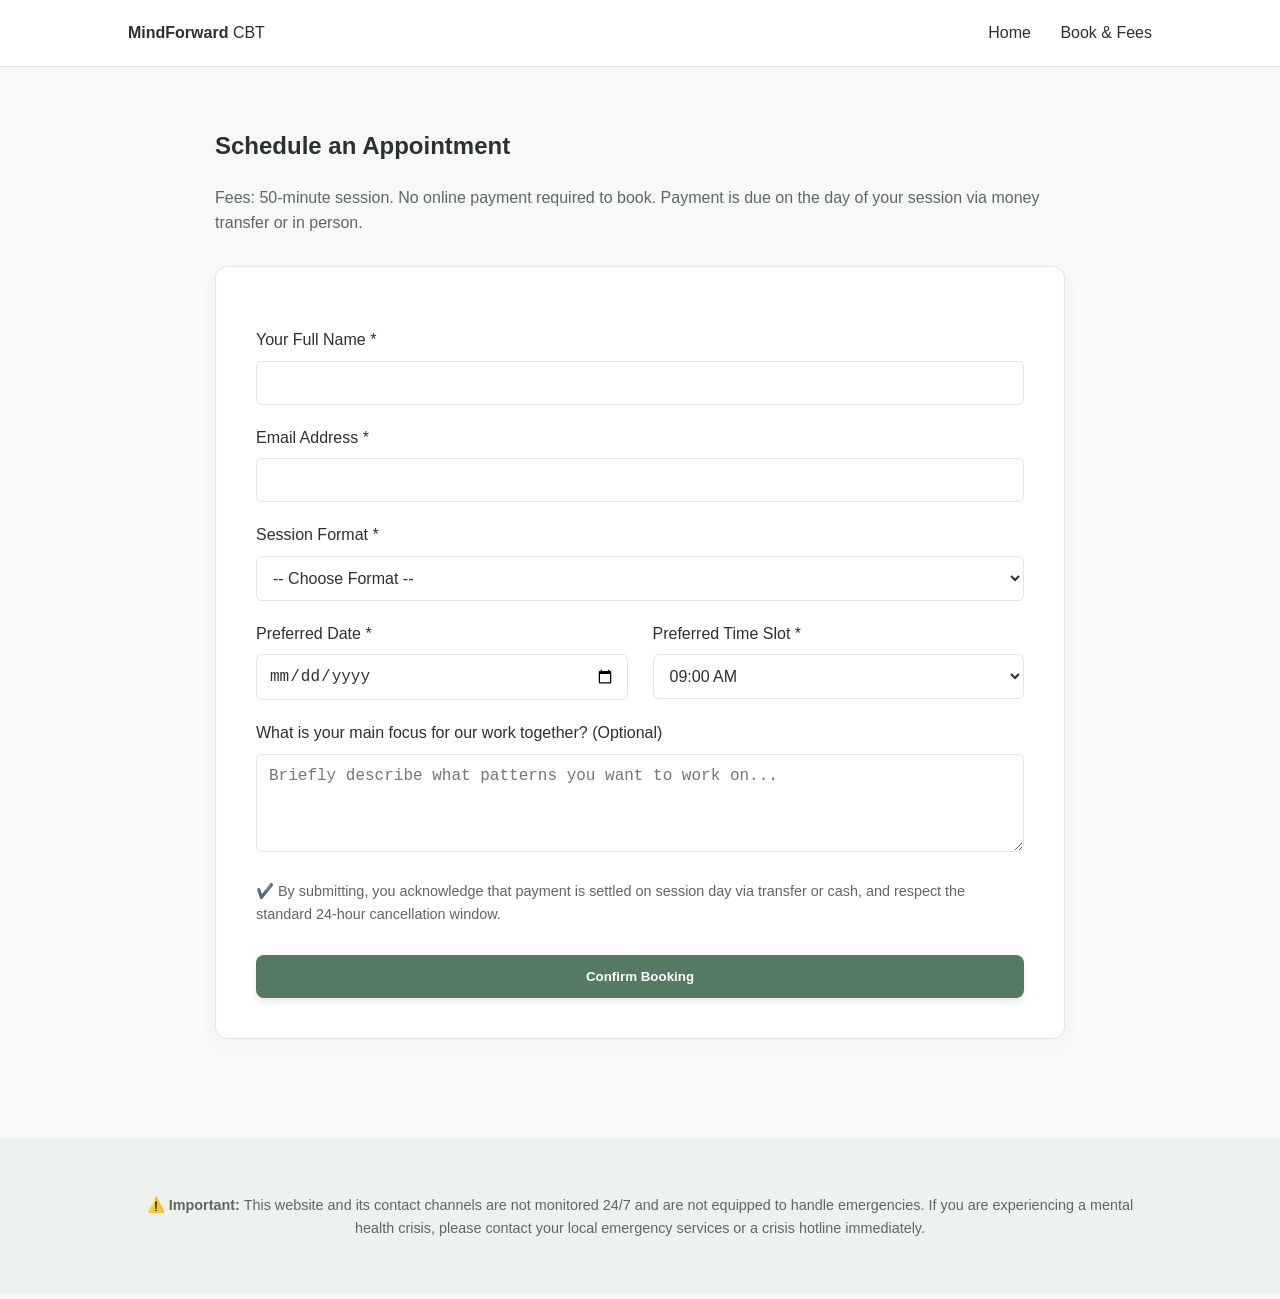
==== booking.html @ 97c25a19 "Add files via upload" ====
<!DOCTYPE html>
<html lang="en">
<head>
    <meta charset="UTF-8">
    <meta name="viewport" content="width=device-width, initial-scale=1.0">
    <title>Book a Session</title>
    <link rel="stylesheet" href="style.css">
</head>
<body>

    <nav>
        <div class="logo"><strong>MindForward</strong> CBT</div>
        <div>
            <a href="index.html">Home</a>
            <a href="booking.html">Book & Fees</a>
        </div>
    </nav>

    <div class="container">
        <h2>Schedule an Appointment</h2>
        <p style="color: var(--text-muted); margin-bottom: 30px;">
            Fees: 50-minute session. No online payment required to book. Payment is due on the day of your session via money transfer or in person.
        </p>

        <form id="bookingForm">
            <label for="name">Your Full Name *</label>
            <input type="text" id="name" required>

            <label for="email">Email Address *</label>
            <input type="email" id="email" required>

            <label for="format">Session Format *</label>
            <select id="format" required>
                <option value="">-- Choose Format --</option>
                <option value="online">Online Video Session (Secure meeting link provided)</option>
                <option value="in-person">In-Person (At the office)</option>
            </select>

            <div class="grid" style="margin-top:0;">
                <div>
                    <label for="date">Preferred Date *</label>
                    <input type="date" id="date" required>
                </div>
                <div>
                    <label for="time">Preferred Time Slot *</label>
                    <select id="time" required>
                        <option value="09:00">09:00 AM</option>
                        <option value="11:00">11:00 AM</option>
                        <option value="14:00">02:00 PM</option>
                        <option value="16:00">04:00 PM</option>
                    </select>
                </div>
            </div>

            <label for="notes">What is your main focus for our work together? (Optional)</label>
            <textarea id="notes" rows="4" placeholder="Briefly describe what patterns you want to work on..."></textarea>

            <div style="margin-top: 20px; font-size: 0.9rem; color: var(--text-muted);">
                <p>✔️ By submitting, you acknowledge that payment is settled on session day via transfer or cash, and respect the standard 24-hour cancellation window.</p>
            </div>

            <button type="submit" class="btn" style="margin-top: 15px; width: 100%;">Confirm Booking</button>
        </form>
    </div>

    <footer>
        <p>⚠️ <strong>Important:</strong> This website and its contact channels are not monitored 24/7 and are not equipped to handle emergencies. If you are experiencing a mental health crisis, please contact your local emergency services or a crisis hotline immediately.</p>
    </footer>

    <script src="app.js"></script>
</body>
</html>
---- style.css ----
:root {
    --bg-color: #f7f9f6;       /* Soft, warm off-white */
    --card-bg: #ffffff;        /* Crisp white for text blocks */
    --text-main: #2d312e;      /* Deep charcoal instead of harsh black */
    --text-muted: #606662;     /* Muted grey-green */
    --accent: #557a63;         /* Calming Sage Green */
    --accent-light: #e8efe9;   /* Soft green tint */
    --border: #e1e6e2;         /* Gentle borders */
}

body {
    font-family: -apple-system, BlinkMacSystemFont, "Segoe UI", Roboto, sans-serif;
    background-color: var(--bg-color);
    color: var(--text-main);
    margin: 0;
    line-height: 1.6;
}

nav {
    display: flex;
    justify-content: space-between;
    align-items: center;
    padding: 20px 10%;
    background: var(--card-bg);
    border-bottom: 1px solid var(--border);
    box-shadow: 0 2px 4px rgba(0,0,0,0.02);
}

nav a {
    color: var(--text-main);
    text-decoration: none;
    margin-left: 25px;
    font-weight: 500;
}

nav a:hover {
    color: var(--accent);
}

.container {
    max-width: 850px;
    margin: 60px auto;
    padding: 0 20px;
}

.hero {
    text-align: center;
    padding: 40px 0 60px 0;
}

.hero h1 {
    font-size: 2.4rem;
    margin-bottom: 15px;
}

.btn {
    display: inline-block;
    background-color: var(--accent);
    color: #ffffff;
    padding: 14px 28px;
    text-decoration: none;
    border-radius: 8px;
    font-weight: 600;
    border: none;
    cursor: pointer;
    box-shadow: 0 4px 6px rgba(85, 122, 99, 0.15);
}

.btn:hover {
    background-color: #446350;
}

.grid {
    display: grid;
    grid-template-columns: repeat(auto-fit, minmax(280px, 1fr));
    gap: 25px;
    margin-top: 30px;
}

.card {
    background: var(--card-bg);
    padding: 30px;
    border-radius: 12px;
    border: 1px solid var(--border);
}

form {
    background: var(--card-bg);
    padding: 40px;
    border-radius: 12px;
    border: 1px solid var(--border);
    box-shadow: 0 8px 24px rgba(0,0,0,0.02);
}

label {
    display: block;
    margin-top: 20px;
    font-weight: 500;
}

input, select, textarea {
    width: 100%;
    padding: 12px;
    margin-top: 8px;
    background: #ffffff;
    border: 1px solid var(--border);
    color: var(--text-main);
    border-radius: 6px;
    box-sizing: border-box;
    font-size: 1rem;
}

input:focus, select:focus, textarea:focus {
    outline: none;
    border-color: var(--accent);
    box-shadow: 0 0 0 3px var(--accent-light);
}

footer {
    margin-top: 100px;
    background: #eef2ee;
    padding: 40px 10%;
    font-size: 0.9rem;
    color: var(--text-muted);
    text-align: center;
}
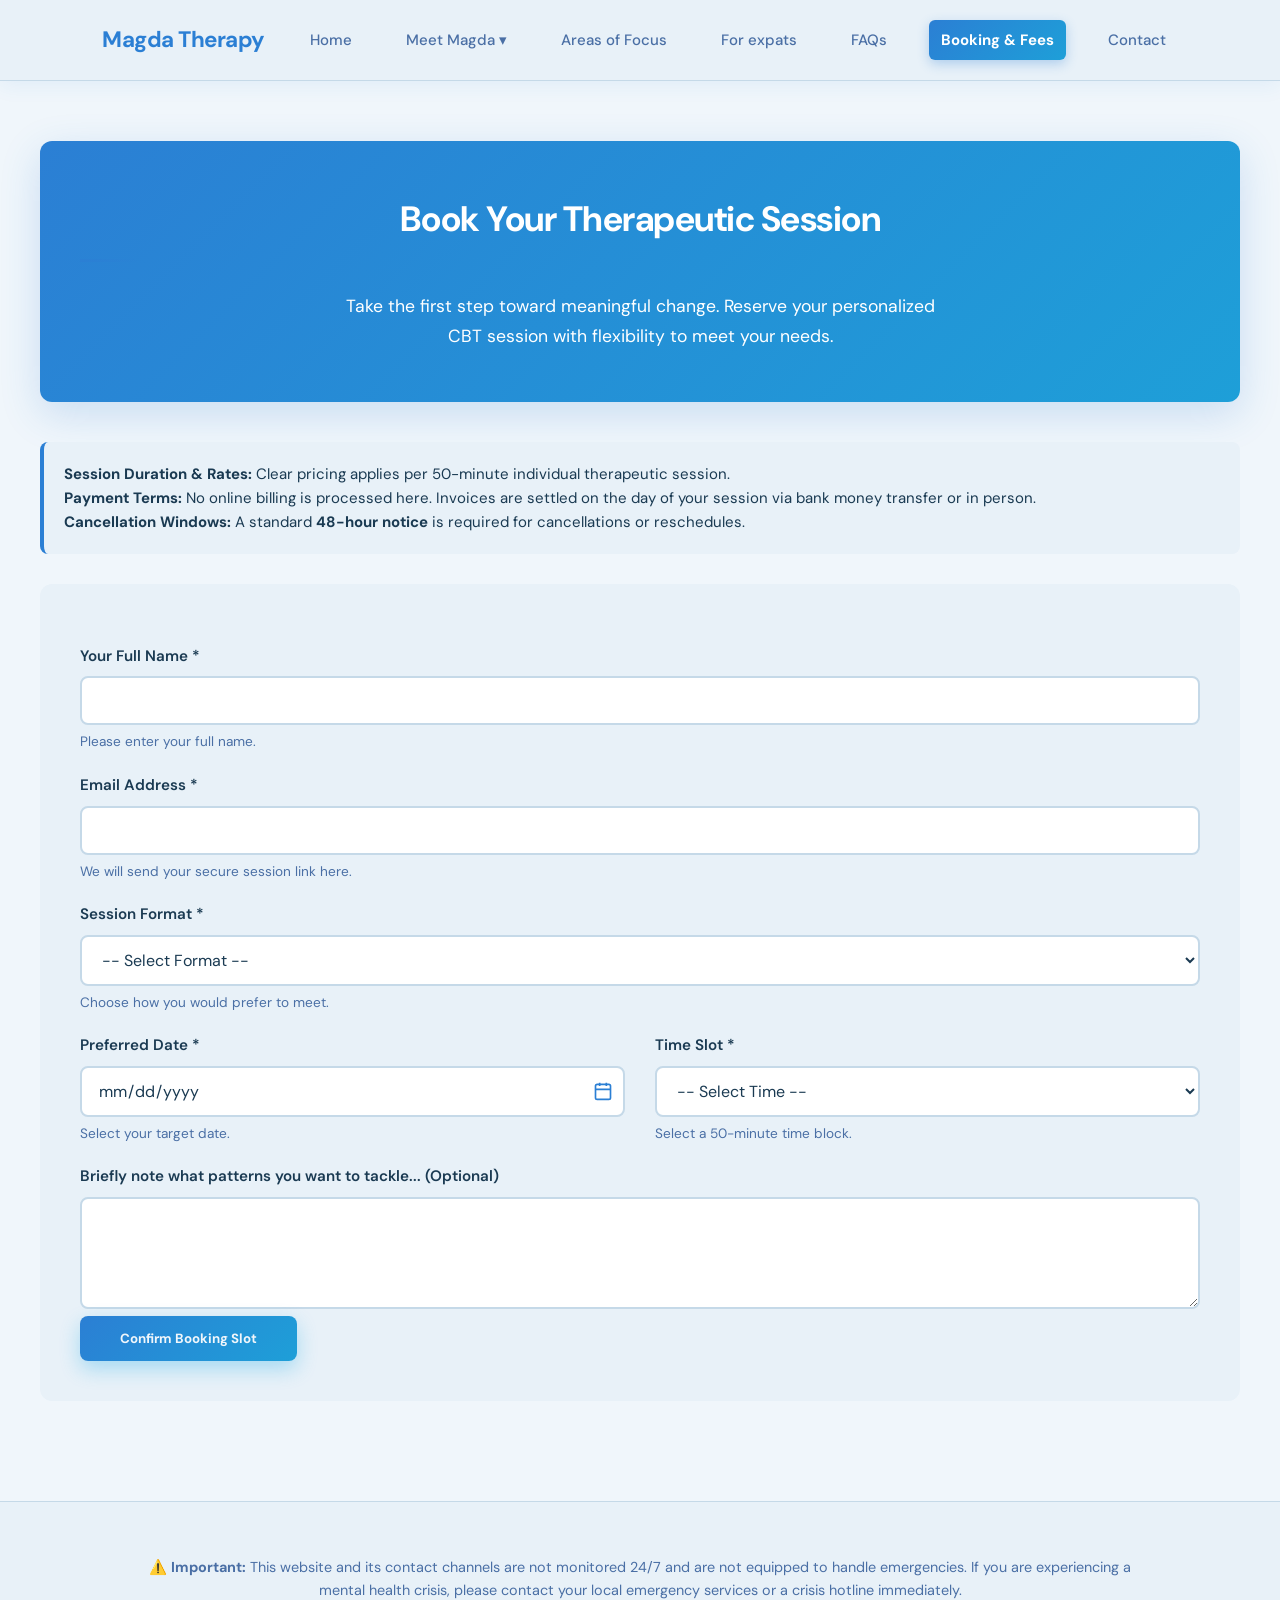
==== commit da2d7ae2: "Add files via upload" ====
--- a/booking.html
+++ b/booking.html
@@ -3,70 +3,101 @@
 <head>
     <meta charset="UTF-8">
     <meta name="viewport" content="width=device-width, initial-scale=1.0">
-    <title>Book a Session</title>
+    <title>Booking & Fees</title>
+
+    <link href="https://fonts.googleapis.com/css2?family=DM+Sans:wght@400;500;700&display=swap" rel="stylesheet">
+
     <link rel="stylesheet" href="style.css">
 </head>
 <body>
 
+
     <nav>
-        <div class="logo"><strong>MindForward</strong> CBT</div>
-        <div>
-            <a href="index.html">Home</a>
-            <a href="booking.html">Book & Fees</a>
+        <div class="logo"><strong>Magda</strong> Therapy</div>
+        <div class="menu">
+            <a href="index.html" class="nav-link" data-page="index">Home</a>
+            <div class="dropdown">
+                <span class="dropdown-trigger">Meet Magda ▾</span>
+                <div class="dropdown-content">
+                    <a href="who-am-i.html" class="nav-link" data-page="who-am-i">Who am I and how do we work</a>
+                    <a href="off-the-clock.html" class="nav-link" data-page="off-the-clock">Off the clock</a>
+                    <a href="education.html" class="nav-link" data-page="education">Education & training</a>
+                    <a href="research.html" class="nav-link" data-page="research">Research and publications</a>
+                </div>
+            </div>
+            <a href="focus.html" class="nav-link" data-page="focus">Areas of Focus</a>
+            <a href="expats.html" class="nav-link" data-page="expats">For expats</a>
+            <a href="faqs.html" class="nav-link" data-page="faqs">FAQs</a>
+            <a href="booking.html" class="nav-link" data-page="booking">Booking & Fees</a>
+            <a href="contact.html" class="nav-link" data-page="contact">Contact</a>
         </div>
     </nav>
 
-    <div class="container">
-        <h2>Schedule an Appointment</h2>
-        <p style="color: var(--text-muted); margin-bottom: 30px;">
-            Fees: 50-minute session. No online payment required to book. Payment is due on the day of your session via money transfer or in person.
-        </p>
+    <main id="main-content">
+        <div class="container">
+            <section class="booking-highlight">
+                <h2>Book Your Therapeutic Session</h2>
+                <p>Take the first step toward meaningful change. Reserve your personalized CBT session with flexibility to meet your needs.</p>
+            </section>
 
-        <form id="bookingForm">
-            <label for="name">Your Full Name *</label>
-            <input type="text" id="name" required>
+            <p style="background: var(--bg-secondary); padding: 20px; border-radius: 8px; border-left: 4px solid var(--accent);">
+                <strong>Session Duration & Rates:</strong> Clear pricing applies per 50-minute individual therapeutic session.<br>
+                <strong>Payment Terms:</strong> No online billing is processed here. Invoices are settled on the day of your session via bank money transfer or in person.<br>
+                <strong>Cancellation Windows:</strong> A standard <strong>48-hour notice</strong> is required for cancellations or reschedules.
+            </p>
 
-            <label for="email">Email Address *</label>
-            <input type="email" id="email" required>
-
-            <label for="format">Session Format *</label>
-            <select id="format" required>
-                <option value="">-- Choose Format --</option>
-                <option value="online">Online Video Session (Secure meeting link provided)</option>
-                <option value="in-person">In-Person (At the office)</option>
-            </select>
-
-            <div class="grid" style="margin-top:0;">
-                <div>
-                    <label for="date">Preferred Date *</label>
-                    <input type="date" id="date" required>
+            <form id="bookingForm" style="margin-top: 30px;">
+                <label for="name">Your Full Name *</label>
+                <input type="text" id="name" autocomplete="off" aria-describedby="nameHelper" maxlength="100">
+                <span id="nameHelper" class="form-helper">Please enter your full name.</span>
+            
+                <label for="email">Email Address *</label>
+                <input type="email" id="email" autocomplete="off" aria-describedby="emailHelper" maxlength="254">
+                <span id="emailHelper" class="form-helper">We will send your secure session link here.</span>
+            
+                <label for="format">Session Format *</label>
+                <select id="format" aria-describedby="formatHelper">
+                    <option value="">-- Select Format --</option>
+                    <option value="Online">Online Video (Secure Encrypted Meeting Link)</option>
+                    <option value="In-Person">In-Person (At Consultation Office)</option>
+                </select>
+                <span id="formatHelper" class="form-helper">Choose how you would prefer to meet.</span>
+            
+                <div class="grid" style="margin-top: 0;">
+                    <div>
+                        <label for="date">Preferred Date *</label>
+                        <input type="date" id="date" aria-describedby="dateHelper">
+                        <span id="dateHelper" class="form-helper">Select your target date.</span>
+                    </div>
+                    <div>
+                        <label for="time">Time Slot *</label>
+                        <select id="time" aria-describedby="timeHelper">
+                            <option value="">-- Select Time --</option>
+                            <option value="09:00">09:00 AM</option>
+                            <option value="11:00">11:00 AM</option>
+                            <option value="14:00">02:00 PM</option>
+                            <option value="16:00">04:00 PM</option>
+                        </select>
+                        <span id="timeHelper" class="form-helper">Select a 50-minute time block.</span>
+                    </div>
                 </div>
-                <div>
-                    <label for="time">Preferred Time Slot *</label>
-                    <select id="time" required>
-                        <option value="09:00">09:00 AM</option>
-                        <option value="11:00">11:00 AM</option>
-                        <option value="14:00">02:00 PM</option>
-                        <option value="16:00">04:00 PM</option>
-                    </select>
+            
+                <label for="notes">Briefly note what patterns you want to tackle... (Optional)</label>
+                <textarea id="notes" rows="4"></textarea>
+            
+                <div id="submitBtnWrapper" class="submit-btn-wrapper">
+                    <button type="submit" id="submitBtn" class="btn" disabled>Confirm Booking Slot</button>
                 </div>
-            </div>
-
-            <label for="notes">What is your main focus for our work together? (Optional)</label>
-            <textarea id="notes" rows="4" placeholder="Briefly describe what patterns you want to work on..."></textarea>
-
-            <div style="margin-top: 20px; font-size: 0.9rem; color: var(--text-muted);">
-                <p>✔️ By submitting, you acknowledge that payment is settled on session day via transfer or cash, and respect the standard 24-hour cancellation window.</p>
-            </div>
-
-            <button type="submit" class="btn" style="margin-top: 15px; width: 100%;">Confirm Booking</button>
-        </form>
-    </div>
+            </form>
+        </div>
+    </main>
 
     <footer>
         <p>⚠️ <strong>Important:</strong> This website and its contact channels are not monitored 24/7 and are not equipped to handle emergencies. If you are experiencing a mental health crisis, please contact your local emergency services or a crisis hotline immediately.</p>
     </footer>
 
+    <script src="utils.js"></script>
+    <script src="dropdown.js"></script>
     <script src="app.js"></script>
 </body>
-</html>+</html>
--- a/style.css
+++ b/style.css
@@ -1,126 +1,946 @@
+/* ============================================================================
+   PROFESSIONAL CBT SPECIALIST WEBSITE - PREMIUM BLUE THEME
+   Based on UI UX Pro Max AI Design Intelligence
+   ============================================================================ */
+
 :root {
-    --bg-color: #f7f9f6;       /* Soft, warm off-white */
-    --card-bg: #ffffff;        /* Crisp white for text blocks */
-    --text-main: #2d312e;      /* Deep charcoal instead of harsh black */
-    --text-muted: #606662;     /* Muted grey-green */
-    --accent: #557a63;         /* Calming Sage Green */
-    --accent-light: #e8efe9;   /* Soft green tint */
-    --border: #e1e6e2;         /* Gentle borders */
+    /* Light Professional Blue & Sky Palette - Calming */
+    --bg-primary: #F0F6FB;              /* Very light blue - main background */
+    --bg-secondary: #E8F1F8;            /* Soft sky blue - secondary sections */
+    --bg-light: #FFFFFF;               /* Pure white - cards */
+    --bg-accent: #D4E9F7;              /* Light sky blue - highlights */
+    
+    /* Text Colors */
+    --text-primary: #1a3a52;           /* Dark blue for text on light */
+    --text-secondary: #4a6fa5;         /* Medium blue-gray */
+    --text-dark: #1a3a52;              /* Dark blue on light */
+    
+    /* Blue Accents - Professional CTA */
+    --accent: #2B7FD4;                 /* Professional sky blue */
+    --accent-secondary: #1E9FD8;       /* Cyan-blue */
+    --accent-dark: #1565C0;            /* Dark blue hover */
+    --accent-light: #5BA3E8;           /* Light blue */
+    
+    /* Support Colors */
+    --border: #C5D9E8;                 /* Subtle blue borders */
+    --shadow: rgba(43, 127, 212, 0.08);/* Soft blue shadow */
+    --error: #DC2626;                  /* Red errors */
+    --error-bg: #FEE2E2;               /* Light red bg */
+    --success: #10B981;                /* Green success */
+    --success-bg: #ECFDF5;             /* Light green bg */
+}
+
+/* ============================================================================
+   ANIMATIONS - Professional Slide-In Effects
+   ============================================================================ */
+
+@keyframes slideInLeft {
+    from {
+        opacity: 0;
+        transform: translateX(-40px);
+    }
+    to {
+        opacity: 1;
+        transform: translateX(0);
+    }
+}
+
+@keyframes slideInRight {
+    from {
+        opacity: 0;
+        transform: translateX(40px);
+    }
+    to {
+        opacity: 1;
+        transform: translateX(0);
+    }
+}
+
+@keyframes slideInUp {
+    from {
+        opacity: 0;
+        transform: translateY(30px);
+    }
+    to {
+        opacity: 1;
+        transform: translateY(0);
+    }
+}
+
+@keyframes slideInDown {
+    from {
+        opacity: 0;
+        transform: translateY(-20px);
+    }
+    to {
+        opacity: 1;
+        transform: translateY(0);
+    }
+}
+
+@keyframes fadeIn {
+    from { opacity: 0; }
+    to { opacity: 1; }
+}
+
+@keyframes gradientShift {
+    0% { background-position: 0% 50%; }
+    50% { background-position: 100% 50%; }
+    100% { background-position: 0% 50%; }
+}
+
+/* ============================================================================
+   BASE STYLES
+   ============================================================================ */
+
+* {
+    transition: color 300ms cubic-bezier(0.4, 0, 0.2, 1),
+                background-color 300ms cubic-bezier(0.4, 0, 0.2, 1),
+                border-color 300ms cubic-bezier(0.4, 0, 0.2, 1),
+                box-shadow 300ms cubic-bezier(0.4, 0, 0.2, 1);
 }
 
 body {
-    font-family: -apple-system, BlinkMacSystemFont, "Segoe UI", Roboto, sans-serif;
-    background-color: var(--bg-color);
-    color: var(--text-main);
+    font-family: 'DM Sans', -apple-system, BlinkMacSystemFont, 'Segoe UI', Roboto, sans-serif;
+    background-color: var(--bg-primary);
+    color: var(--text-primary);
     margin: 0;
     line-height: 1.6;
-}
+    font-weight: 400;
+    font-size: 15px;
+}
+
+/* ============================================================================
+   NAVIGATION - Sticky Professional Header
+   ============================================================================ */
 
 nav {
     display: flex;
     justify-content: space-between;
     align-items: center;
-    padding: 20px 10%;
-    background: var(--card-bg);
+    padding: 20px 8%;
+    background: var(--bg-secondary);
     border-bottom: 1px solid var(--border);
-    box-shadow: 0 2px 4px rgba(0,0,0,0.02);
-}
-
-nav a {
-    color: var(--text-main);
+    position: sticky;
+    top: 0;
+    z-index: 100;
+    box-shadow: 0 4px 20px var(--shadow);
+    animation: slideInDown 0.6s ease-out;
+}
+
+nav .logo {
+    font-size: 1.4rem;
+    font-weight: 700;
+    color: var(--accent);
+    letter-spacing: -0.5px;
+}
+
+nav .menu {
+    display: flex;
+    gap: 30px;
+    list-style: none;
+}
+
+nav a, .dropdown-trigger {
+    color: var(--text-secondary);
     text-decoration: none;
-    margin-left: 25px;
     font-weight: 500;
-}
-
-nav a:hover {
+    cursor: pointer;
+    padding: 8px 12px;
+    border-radius: 6px;
+    transition: all 300ms cubic-bezier(0.4, 0, 0.2, 1);
+}
+
+nav a:hover, nav a.active, .dropdown-trigger:hover {
     color: var(--accent);
-}
+    background-color: rgba(43, 127, 212, 0.1);
+}
+
+/* Booking & Fees tab special highlight */
+nav a[href="booking.html"] {
+    background: linear-gradient(135deg, var(--accent) 0%, var(--accent-secondary) 100%);
+    color: white;
+    font-weight: 700;
+    box-shadow: 0 4px 12px rgba(43, 127, 212, 0.3);
+    transition: all 300ms cubic-bezier(0.4, 0, 0.2, 1);
+}
+
+nav a[href="booking.html"]:hover {
+    transform: translateY(-2px);
+    box-shadow: 0 6px 16px rgba(43, 127, 212, 0.4);
+    background: linear-gradient(135deg, var(--accent-dark) 0%, var(--accent) 100%);
+}
+
+/* Dropdown Container */
+.dropdown {
+    position: relative;
+    display: inline-block;
+    align-self: stretch;
+    display: flex;
+    align-items: center;
+}
+
+.dropdown-trigger {
+    display: flex;
+    align-items: center;
+    padding: 8px 12px;
+}
+
+.dropdown-content {
+    display: none;
+    position: absolute;
+    background-color: var(--bg-secondary);
+    min-width: 220px;
+    box-shadow: 0 8px 32px rgba(0, 0, 0, 0.3);
+    border: 1px solid var(--border);
+    border-radius: 8px;
+    z-index: 1;
+    margin-top: 8px;
+    animation: slideInUp 0.3s ease-out;
+    top: 100%;
+    left: 0;
+}
+
+.dropdown-content a {
+    color: var(--text-secondary);
+    padding: 12px 16px;
+    text-decoration: none;
+    display: block;
+    margin: 0;
+    font-size: 0.95rem;
+}
+
+.dropdown-content a:hover {
+    background-color: rgba(14, 165, 233, 0.15);
+    color: var(--accent);
+}
+
+.dropdown:hover .dropdown-content {
+    display: block;
+}
+
+/* ============================================================================
+   LAYOUT
+   ============================================================================ */
 
 .container {
-    max-width: 850px;
+    max-width: 1200px;
     margin: 60px auto;
-    padding: 0 20px;
-}
+    padding: 0 40px;
+}
+
+main {
+    min-height: 100vh;
+}
+
+/* ============================================================================
+   HERO SECTION - Two Column Layout with Photo & Text
+   ============================================================================ */
 
 .hero {
-    text-align: center;
-    padding: 40px 0 60px 0;
-}
-
-.hero h1 {
-    font-size: 2.4rem;
-    margin-bottom: 15px;
-}
+    text-align: left;
+    padding: 60px 40px;
+    background: var(--bg-secondary);
+    border-radius: 16px;
+    box-shadow: 0 20px 60px rgba(43, 127, 212, 0.1);
+    animation: slideInUp 0.8s ease-out;
+    position: relative;
+    overflow: hidden;
+    min-height: 500px;
+    display: flex;
+    align-items: center;
+}
+
+.hero-content {
+    display: grid;
+    grid-template-columns: 1fr 1fr;
+    gap: 50px;
+    align-items: center;
+    max-width: 1200px;
+    margin: 0 auto;
+    width: 100%;
+}
+
+/* Right to left sliding background - ONE TIME */
+.hero::before {
+    content: '';
+    position: absolute;
+    top: 0;
+    right: 0;
+    width: 100%;
+    height: 100%;
+    background: linear-gradient(-90deg, rgba(43, 127, 212, 0.1) 0%, transparent 100%);
+    animation: slideRightToLeft 2s ease-in-out forwards;
+    z-index: 0;
+}
+
+.hero::after {
+    content: '';
+    display: none;
+}
+
+@keyframes slideRightToLeft {
+    0% {
+        transform: translateX(100%);
+        opacity: 0;
+    }
+    10% {
+        opacity: 1;
+    }
+    90% {
+        opacity: 1;
+    }
+    100% {
+        transform: translateX(-100%);
+        opacity: 0;
+    }
+}
+
+.hero-left {
+    position: relative;
+    z-index: 1;
+    animation: slideInLeft 0.8s ease-out 0.2s both;
+}
+
+.hero-photo {
+    width: 100%;
+    max-width: 400px;
+    border-radius: 12px;
+    box-shadow: 0 8px 32px rgba(43, 127, 212, 0.2);
+    object-fit: cover;
+    aspect-ratio: 3/4;
+}
+
+.hero-right {
+    position: relative;
+    z-index: 1;
+    animation: slideInRight 0.8s ease-out 0.3s both;
+}
+
+.hero-right h1 {
+    font-size: clamp(2rem, 6vw, 3.5rem);
+    font-weight: 900;
+    color: var(--text-primary);
+    margin: 0 0 20px;
+    letter-spacing: -0.5px;
+    line-height: 1.2;
+}
+
+.hero-right h2 {
+    font-size: clamp(1.1rem, 2.5vw, 1.5rem);
+    font-weight: 600;
+    color: var(--text-primary);
+    margin: 0 0 20px;
+    line-height: 1.6;
+}
+
+/* Highlight text - "thoughts are not facts" */
+.highlight-text {
+    font-weight: 900;
+    font-size: 1.1em;
+    color: var(--text-primary);
+}
+
+.hero-subtitle {
+    font-size: 1.1rem;
+    color: var(--text-primary);
+    font-weight: 600;
+    margin: 0 0 20px;
+    line-height: 1.6;
+}
+
+.hero-quote {
+    font-size: 1rem;
+    color: var(--text-secondary);
+    font-style: italic;
+    margin: 20px 0;
+    padding: 15px 0;
+    border-left: 3px solid var(--accent);
+    padding-left: 15px;
+    line-height: 1.7;
+}
+
+.hero-description {
+    font-size: 0.95rem;
+    color: var(--text-secondary);
+    margin: 20px 0;
+    line-height: 1.7;
+}
+
+/* Responsive - Stack on mobile */
+@media (max-width: 768px) {
+    .hero {
+        padding: 40px 20px;
+        min-height: auto;
+    }
+
+    .hero-content {
+        grid-template-columns: 1fr;
+        gap: 30px;
+        text-align: center;
+    }
+
+    .hero-right {
+        text-align: center;
+    }
+
+    .hero-quote {
+        border-left: none;
+        border-top: 3px solid var(--accent);
+        padding-top: 15px;
+        padding-left: 0;
+    }
+
+    .hero-left,
+    .hero-right {
+        animation: slideInUp 0.6s ease-out both;
+    }
+
+    .hero-photo {
+        max-width: 250px;
+        margin: 0 auto;
+    }
+}
+
+/* ============================================================================
+   TYPOGRAPHY
+   ============================================================================ */
+
+h1, h2, h3, h4, h5, h6 {
+    font-weight: 700;
+    letter-spacing: -0.5px;
+    color: var(--text-primary);
+}
+
+h2 {
+    font-size: clamp(1.5rem, 4vw, 2rem);
+    margin-top: 60px;
+    margin-bottom: 30px;
+    position: relative;
+    padding-bottom: 15px;
+}
+
+h2::after {
+    content: '';
+    position: absolute;
+    bottom: 0;
+    left: 0;
+    width: 60px;
+    height: 3px;
+    background: linear-gradient(90deg, var(--accent), transparent);
+}
+
+h3 {
+    font-size: 1.3rem;
+    color: var(--accent-light);
+}
+
+/* ============================================================================
+   BUTTONS
+   ============================================================================ */
 
 .btn {
     display: inline-block;
-    background-color: var(--accent);
-    color: #ffffff;
-    padding: 14px 28px;
+    background: linear-gradient(135deg, var(--accent) 0%, var(--accent-secondary) 100%);
+    color: var(--bg-primary);
+    padding: 14px 40px;
     text-decoration: none;
     border-radius: 8px;
-    font-weight: 600;
+    font-weight: 700;
     border: none;
     cursor: pointer;
-    box-shadow: 0 4px 6px rgba(85, 122, 99, 0.15);
+    font-family: 'DM Sans', sans-serif;
+    transition: all 300ms cubic-bezier(0.4, 0, 0.2, 1);
+    box-shadow: 0 8px 20px rgba(14, 165, 233, 0.3);
+    animation: slideInUp 0.8s ease-out 0.4s both;
+    position: relative;
+    overflow: hidden;
+}
+
+.btn::before {
+    content: '';
+    position: absolute;
+    top: 50%;
+    left: 50%;
+    width: 0;
+    height: 0;
+    border-radius: 50%;
+    background: rgba(255, 255, 255, 0.3);
+    transform: translate(-50%, -50%);
+    transition: width 0.6s, height 0.6s;
 }
 
 .btn:hover {
-    background-color: #446350;
-}
+    transform: translateY(-4px);
+    box-shadow: 0 12px 30px rgba(14, 165, 233, 0.4);
+}
+
+.btn:active {
+    transform: translateY(-2px);
+}
+
+.btn:focus-visible {
+    outline: 2px solid var(--accent);
+    outline-offset: 4px;
+}
+
+/* ============================================================================
+   CARDS
+   ============================================================================ */
+
+.card {
+    background: var(--bg-secondary);
+    padding: 40px;
+    border-radius: 12px;
+    box-shadow: 0 8px 32px rgba(0, 0, 0, 0.2);
+    border: 1px solid var(--border);
+    animation: slideInUp 0.6s ease-out;
+    transition: all 300ms cubic-bezier(0.4, 0, 0.2, 1);
+    position: relative;
+    overflow: hidden;
+}
+
+.card::before {
+    content: '';
+    position: absolute;
+    top: 0;
+    left: 0;
+    right: 0;
+    height: 3px;
+    background: linear-gradient(90deg, var(--accent), var(--accent-secondary));
+}
+
+.card:hover {
+    transform: translateY(-8px);
+    box-shadow: 0 16px 48px rgba(14, 165, 233, 0.2);
+    border-color: var(--accent);
+}
+
+/* ============================================================================
+   GRID
+   ============================================================================ */
 
 .grid {
     display: grid;
-    grid-template-columns: repeat(auto-fit, minmax(280px, 1fr));
-    gap: 25px;
-    margin-top: 30px;
-}
-
-.card {
-    background: var(--card-bg);
-    padding: 30px;
-    border-radius: 12px;
-    border: 1px solid var(--border);
-}
+    grid-template-columns: repeat(auto-fit, minmax(300px, 1fr));
+    gap: 30px;
+    margin-top: 40px;
+}
+
+/* ============================================================================
+   FORMS
+   ============================================================================ */
 
 form {
-    background: var(--card-bg);
+    background: var(--bg-secondary);
     padding: 40px;
     border-radius: 12px;
-    border: 1px solid var(--border);
-    box-shadow: 0 8px 24px rgba(0,0,0,0.02);
+    margin-top: 30px;
 }
 
 label {
     display: block;
     margin-top: 20px;
-    font-weight: 500;
+    font-weight: 600;
+    color: var(--text-primary);
+    font-size: 0.95rem;
 }
 
 input, select, textarea {
     width: 100%;
-    padding: 12px;
+    padding: 12px 16px;
     margin-top: 8px;
-    background: #ffffff;
-    border: 1px solid var(--border);
-    color: var(--text-main);
-    border-radius: 6px;
+    border: 2px solid var(--border);
+    border-radius: 8px;
     box-sizing: border-box;
     font-size: 1rem;
+    font-family: 'DM Sans', sans-serif;
+    background-color: var(--bg-light);
+    color: var(--text-primary);
+    transition: all 300ms cubic-bezier(0.4, 0, 0.2, 1);
 }
 
 input:focus, select:focus, textarea:focus {
     outline: none;
     border-color: var(--accent);
-    box-shadow: 0 0 0 3px var(--accent-light);
-}
+    background-color: var(--bg-light);
+    box-shadow: 0 0 0 4px rgba(43, 127, 212, 0.1);
+}
+
+input::placeholder, textarea::placeholder {
+    color: var(--text-secondary);
+}
+
+.form-helper {
+    font-size: 0.85rem;
+    display: block;
+    margin-top: 6px;
+    color: var(--text-secondary);
+    min-height: 1.2rem;
+}
+
+.form-field-valid {
+    border-color: var(--success) !important;
+}
+
+.form-field-valid-helper {
+    color: var(--success) !important;
+}
+
+.form-field-invalid {
+    border-color: var(--error) !important;
+}
+
+.form-field-invalid-helper {
+    color: var(--error) !important;
+}
+
+/* ============================================================================
+   FAQ SECTION
+   ============================================================================ */
+
+.faq-block {
+    margin-bottom: 16px;
+    animation: slideInUp 0.6s ease-out;
+}
+
+.faq-toggle {
+    width: 100%;
+    text-align: left;
+    background: var(--bg-secondary);
+    border: 2px solid var(--border);
+    padding: 18px;
+    font-size: 1.1rem;
+    font-weight: 600;
+    color: var(--accent-light);
+    cursor: pointer;
+    border-radius: 8px;
+    display: flex;
+    justify-content: space-between;
+    align-items: center;
+    transition: all 300ms cubic-bezier(0.4, 0, 0.2, 1);
+}
+
+.faq-toggle:hover {
+    background: var(--bg-primary);
+    border-color: var(--accent);
+    transform: translateX(4px);
+}
+
+.faq-answer {
+    display: none;
+    background: var(--bg-primary);
+    border-radius: 0 0 8px 8px;
+    border: 2px solid var(--border);
+    border-top: none;
+    padding: 20px;
+    color: var(--text-secondary);
+}
+
+.faq-block.active .faq-answer {
+    display: block;
+    animation: slideInUp 0.3s ease-out;
+}
+
+.faq-block.active .faq-toggle {
+    border-radius: 8px 8px 0 0;
+    border-color: var(--accent);
+    background: var(--bg-secondary);
+}
+
+.icon-arrow {
+    transition: transform 300ms cubic-bezier(0.4, 0, 0.2, 1);
+}
+
+.faq-block.active .icon-arrow {
+    transform: rotate(180deg);
+}
+
+/* ============================================================================
+   FOOTER
+   ============================================================================ */
 
 footer {
     margin-top: 100px;
-    background: #eef2ee;
+    background: var(--bg-secondary);
     padding: 40px 10%;
     font-size: 0.9rem;
-    color: var(--text-muted);
+    color: var(--text-secondary);
     text-align: center;
-}+    border-top: 1px solid var(--border);
+}
+
+/* ============================================================================
+   HEADER INTRO - First Header Section
+   ============================================================================ */
+
+.header-intro {
+    text-align: center;
+    padding: 60px 40px;
+    background: linear-gradient(135deg, rgba(43, 127, 212, 0.1) 0%, rgba(30, 159, 216, 0.1) 100%);
+    border-radius: 16px;
+    margin-bottom: 40px;
+    animation: slideInUp 0.8s ease-out;
+    border: 2px solid var(--border);
+}
+
+.header-intro-title {
+    font-size: clamp(1.5rem, 4vw, 2rem);
+    font-weight: 700;
+    color: var(--text-primary);
+    margin: 0;
+    line-height: 1.4;
+    letter-spacing: -0.5px;
+}
+
+/* ============================================================================
+   SERVICES SECTION - Card Container for Service Blocks
+   ============================================================================ */
+
+.services-section {
+    margin: 60px 0;
+    animation: slideInUp 0.8s ease-out 0.2s both;
+}
+
+.services-section h2 {
+    margin-top: 0;
+    margin-bottom: 30px;
+    color: var(--text-primary);
+}
+
+.services-grid {
+    display: grid;
+    grid-template-columns: repeat(auto-fit, minmax(300px, 1fr));
+    gap: 25px;
+}
+
+.service-block {
+    background: var(--bg-primary);
+    padding: 30px 25px;
+    border-radius: 12px;
+    border: 2px solid var(--border);
+    text-align: center;
+    transition: all 300ms cubic-bezier(0.4, 0, 0.2, 1);
+    position: relative;
+    overflow: hidden;
+}
+
+.service-block::before {
+    content: '';
+    position: absolute;
+    top: 0;
+    left: 0;
+    right: 0;
+    height: 3px;
+    background: linear-gradient(90deg, var(--accent), var(--accent-secondary));
+}
+
+.service-block:hover {
+    transform: translateY(-5px);
+    box-shadow: 0 12px 32px rgba(43, 127, 212, 0.15);
+    border-color: var(--accent);
+}
+
+.service-icon {
+    font-size: 3.5rem;
+    margin-bottom: 20px;
+    display: inline-block;
+    animation: slideInDown 0.6s ease-out;
+}
+
+/* SVG Icon Styling */
+.icon-svg {
+    width: 80px;
+    height: 80px;
+    color: var(--accent);
+    stroke-width: 2.5;
+    transition: all 300ms cubic-bezier(0.4, 0, 0.2, 1);
+}
+
+.service-block:hover .icon-svg {
+    transform: scale(1.1);
+    color: var(--accent-dark);
+}
+
+.service-block h3 {
+    color: var(--text-primary);
+    margin: 15px 0;
+    font-size: 1.25rem;
+    font-weight: 700;
+}
+
+.service-block p {
+    color: var(--text-secondary);
+    font-size: 0.95rem;
+    line-height: 1.7;
+    margin: 0;
+    text-align: left;
+}
+
+/* Coming Soon Badge */
+.coming-soon-badge {
+    display: inline-block;
+    background: linear-gradient(135deg, #FFA500 0%, #FF8C00 100%);
+    color: white;
+    font-size: 0.7rem;
+    font-weight: 700;
+    padding: 4px 10px;
+    border-radius: 12px;
+    margin-left: 10px;
+    text-transform: uppercase;
+    letter-spacing: 0.5px;
+    box-shadow: 0 2px 8px rgba(255, 165, 0, 0.3);
+}
+
+.booking-highlight {
+    background: linear-gradient(135deg, var(--accent) 0%, var(--accent-secondary) 100%);
+    color: white;
+    padding: 50px 40px;
+    border-radius: 12px;
+    text-align: center;
+    margin-bottom: 40px;
+    box-shadow: 0 12px 40px rgba(43, 127, 212, 0.2);
+    animation: slideInUp 0.8s ease-out;
+}
+
+.booking-highlight h2 {
+    color: white;
+    margin-top: 0;
+    font-size: 2.2rem;
+}
+
+.booking-highlight p {
+    font-size: 1.1rem;
+    margin: 15px 0 0 0;
+    max-width: 600px;
+    margin-left: auto;
+    margin-right: auto;
+    line-height: 1.7;
+}
+
+/* ============================================================================
+   CALENDAR DATE PICKER STYLING
+   ============================================================================ */
+
+input[type="date"] {
+    cursor: pointer;
+    background-image: url("data:image/svg+xml;utf8,<svg xmlns='http://www.w3.org/2000/svg' viewBox='0 0 24 24' fill='none' stroke='%232B7FD4' stroke-width='2'><rect x='3' y='4' width='18' height='18' rx='2' ry='2'></rect><line x1='16' y1='2' x2='16' y2='6'></line><line x1='8' y1='2' x2='8' y2='6'></line><line x1='3' y1='10' x2='21' y2='10'></line></svg>");
+    background-repeat: no-repeat;
+    background-position: right 10px center;
+    background-size: 20px;
+    padding-right: 40px;
+    position: relative;
+}
+
+input[type="date"]::-webkit-calendar-picker-indicator {
+    cursor: pointer;
+    opacity: 0;
+    position: absolute;
+    right: 0;
+    width: 100%;
+    height: 100%;
+}
+
+/* Style the calendar popup */
+input[type="date"]::-webkit-calendar-picker-indicator:hover {
+    background: rgba(43, 127, 212, 0.1);
+}
+
+/* Firefox calendar styling */
+input[type="date"] {
+    color: var(--text-primary);
+}
+
+/* ============================================================================
+   CRISIS BOX
+   ============================================================================ */
+
+.crisis-box {
+    background-color: rgba(239, 68, 68, 0.1);
+    border: 2px solid var(--error);
+    color: #FECACA;
+    padding: 15px;
+    border-radius: 8px;
+    font-weight: 500;
+    margin-bottom: 20px;
+}
+
+/* ============================================================================
+   RESPONSIVE DESIGN
+   ============================================================================ */
+
+@media (max-width: 768px) {
+    nav {
+        flex-direction: column;
+        gap: 15px;
+        padding: 15px;
+    }
+    
+    nav .menu {
+        flex-wrap: wrap;
+        gap: 10px;
+        justify-content: center;
+    }
+
+    .dropdown-content {
+        position: fixed;
+        left: 50%;
+        transform: translateX(-50%);
+        top: auto;
+        margin-top: 0;
+        max-width: 90vw;
+        width: 200px;
+    }
+
+    .dropdown:hover .dropdown-content {
+        display: block;
+    }
+    
+    .container {
+        padding: 0 20px;
+        margin: 40px auto;
+    }
+    
+    .hero {
+        padding: 60px 20px;
+    }
+    
+    .grid {
+        grid-template-columns: 1fr;
+    }
+    
+    form {
+        padding: 20px;
+    }
+}
+
+@media (max-width: 480px) {
+    .hero h1 {
+        font-size: 1.8rem;
+    }
+    
+    .hero p {
+        font-size: 1rem;
+    }
+    
+    .btn {
+        padding: 12px 24px;
+        font-size: 0.9rem;
+    }
+    
+    .container {
+        padding: 0 15px;
+    }
+}
+
+/* ============================================================================
+   ACCESSIBILITY
+   ============================================================================ */
+
+@media (prefers-reduced-motion: reduce) {
+    * {
+        animation-duration: 0.01ms !important;
+        animation-iteration-count: 1 !important;
+        transition-duration: 0.01ms !important;
+    }
+}
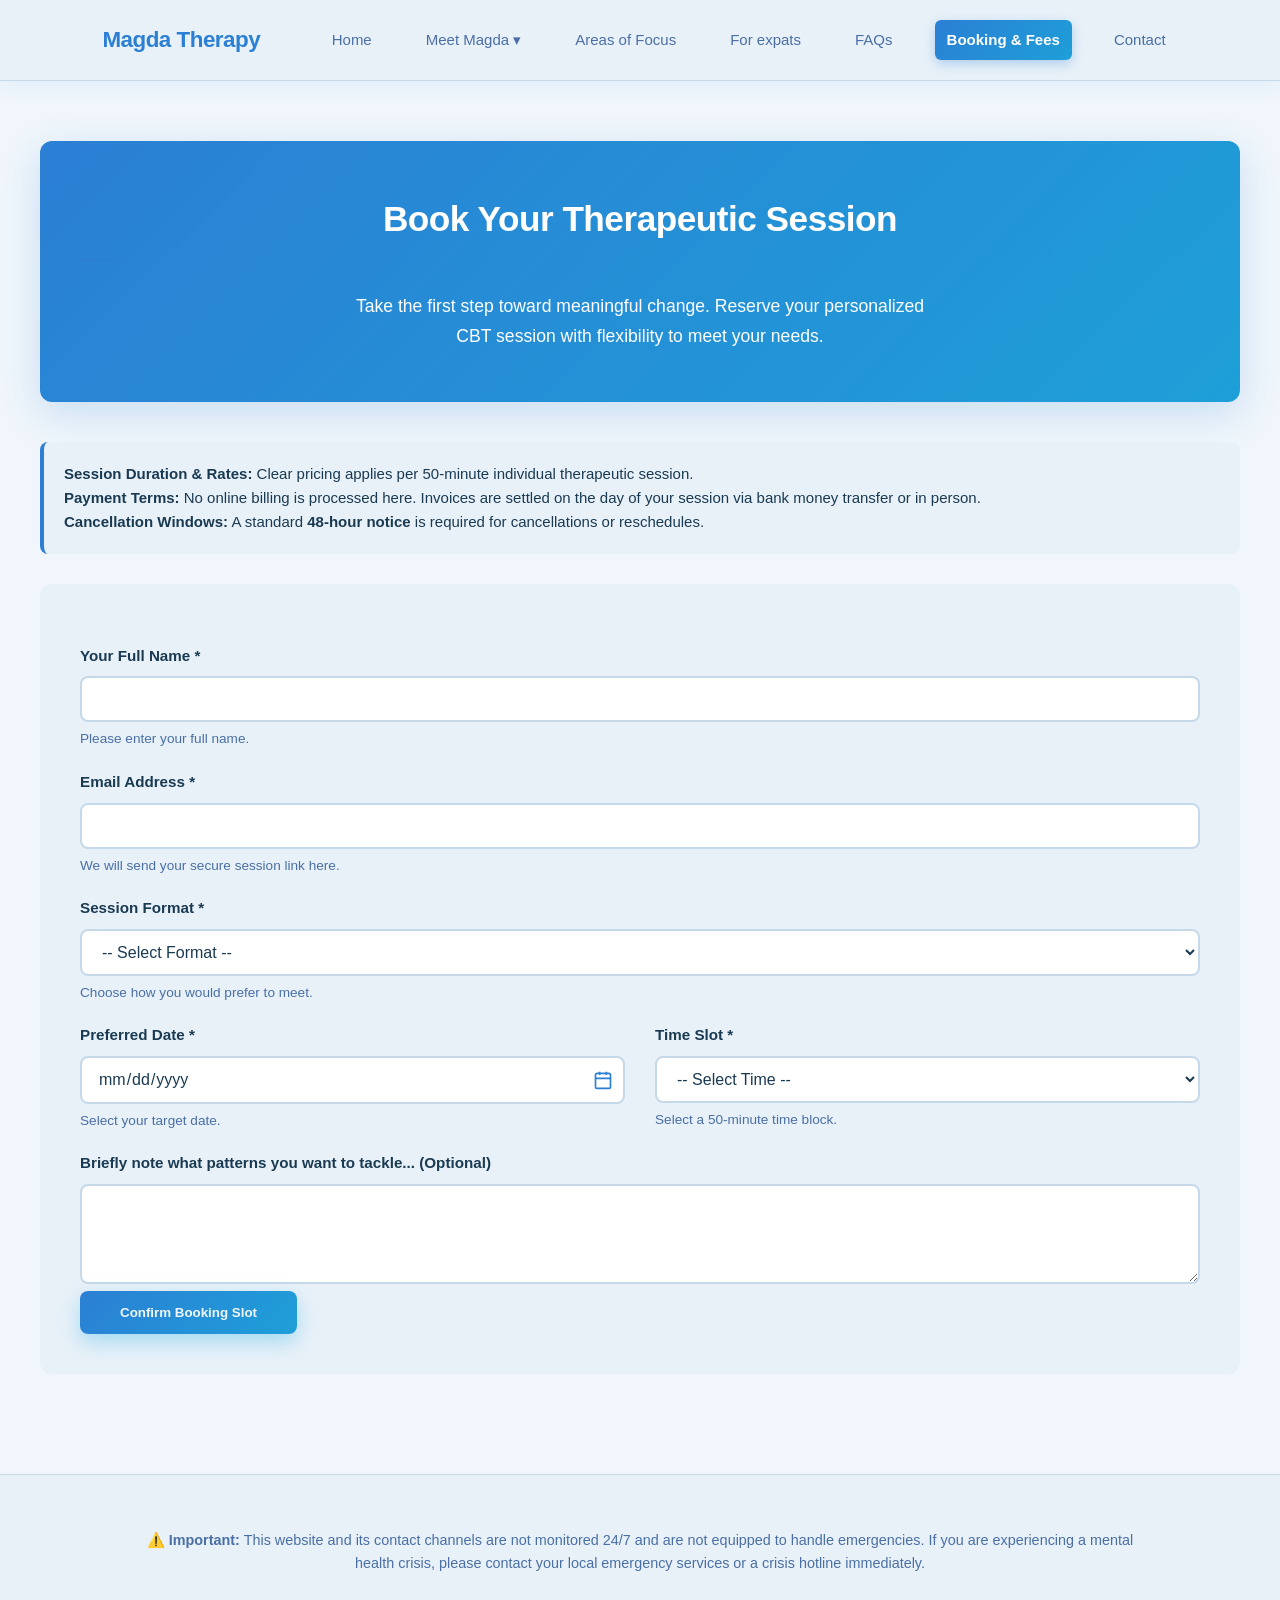
==== commit 6c7fa129: "Code upgrade: security hardening, anti-spam, cleanup - Add CSP meta tags to all pages - Add honeypot" ====
--- a/booking.html
+++ b/booking.html
@@ -3,6 +3,7 @@
 <head>
     <meta charset="UTF-8">
     <meta name="viewport" content="width=device-width, initial-scale=1.0">
+    <meta http-equiv="Content-Security-Policy" content="default-src 'self'; script-src 'self'; style-src 'self' https://fonts.googleapis.com 'unsafe-inline'; font-src https://fonts.gstatic.com; img-src 'self' data:; connect-src 'self'">
     <title>Booking & Fees</title>
 
     <link href="https://fonts.googleapis.com/css2?family=DM+Sans:wght@400;500;700&display=swap" rel="stylesheet">
@@ -47,16 +48,22 @@
             </p>
 
             <form id="bookingForm" style="margin-top: 30px;">
+                <!-- Honeypot field - hidden from humans, catches bots -->
+                <div aria-hidden="true" style="position:absolute;left:-9999px;top:-9999px;height:0;width:0;overflow:hidden;">
+                    <label for="booking-website">Leave this field empty</label>
+                    <input type="text" id="booking-website" name="website" tabindex="-1" autocomplete="off">
+                </div>
+
                 <label for="name">Your Full Name *</label>
-                <input type="text" id="name" autocomplete="off" aria-describedby="nameHelper" maxlength="100">
+                <input type="text" id="name" autocomplete="name" aria-describedby="nameHelper" maxlength="100" required>
                 <span id="nameHelper" class="form-helper">Please enter your full name.</span>
             
                 <label for="email">Email Address *</label>
-                <input type="email" id="email" autocomplete="off" aria-describedby="emailHelper" maxlength="254">
+                <input type="email" id="email" autocomplete="email" aria-describedby="emailHelper" maxlength="254" required>
                 <span id="emailHelper" class="form-helper">We will send your secure session link here.</span>
             
                 <label for="format">Session Format *</label>
-                <select id="format" aria-describedby="formatHelper">
+                <select id="format" aria-describedby="formatHelper" required>
                     <option value="">-- Select Format --</option>
                     <option value="Online">Online Video (Secure Encrypted Meeting Link)</option>
                     <option value="In-Person">In-Person (At Consultation Office)</option>
@@ -66,12 +73,12 @@
                 <div class="grid" style="margin-top: 0;">
                     <div>
                         <label for="date">Preferred Date *</label>
-                        <input type="date" id="date" aria-describedby="dateHelper">
+                        <input type="date" id="date" aria-describedby="dateHelper" required>
                         <span id="dateHelper" class="form-helper">Select your target date.</span>
                     </div>
                     <div>
                         <label for="time">Time Slot *</label>
-                        <select id="time" aria-describedby="timeHelper">
+                        <select id="time" aria-describedby="timeHelper" required>
                             <option value="">-- Select Time --</option>
                             <option value="09:00">09:00 AM</option>
                             <option value="11:00">11:00 AM</option>
--- a/style.css
+++ b/style.css
@@ -341,32 +341,6 @@
     color: var(--text-primary);
 }
 
-.hero-subtitle {
-    font-size: 1.1rem;
-    color: var(--text-primary);
-    font-weight: 600;
-    margin: 0 0 20px;
-    line-height: 1.6;
-}
-
-.hero-quote {
-    font-size: 1rem;
-    color: var(--text-secondary);
-    font-style: italic;
-    margin: 20px 0;
-    padding: 15px 0;
-    border-left: 3px solid var(--accent);
-    padding-left: 15px;
-    line-height: 1.7;
-}
-
-.hero-description {
-    font-size: 0.95rem;
-    color: var(--text-secondary);
-    margin: 20px 0;
-    line-height: 1.7;
-}
-
 /* Responsive - Stack on mobile */
 @media (max-width: 768px) {
     .hero {
@@ -382,13 +356,6 @@
 
     .hero-right {
         text-align: center;
-    }
-
-    .hero-quote {
-        border-left: none;
-        border-top: 3px solid var(--accent);
-        padding-top: 15px;
-        padding-left: 0;
     }
 
     .hero-left,
@@ -852,20 +819,6 @@
 }
 
 /* ============================================================================
-   CRISIS BOX
-   ============================================================================ */
-
-.crisis-box {
-    background-color: rgba(239, 68, 68, 0.1);
-    border: 2px solid var(--error);
-    color: #FECACA;
-    padding: 15px;
-    border-radius: 8px;
-    font-weight: 500;
-    margin-bottom: 20px;
-}
-
-/* ============================================================================
    RESPONSIVE DESIGN
    ============================================================================ */
 
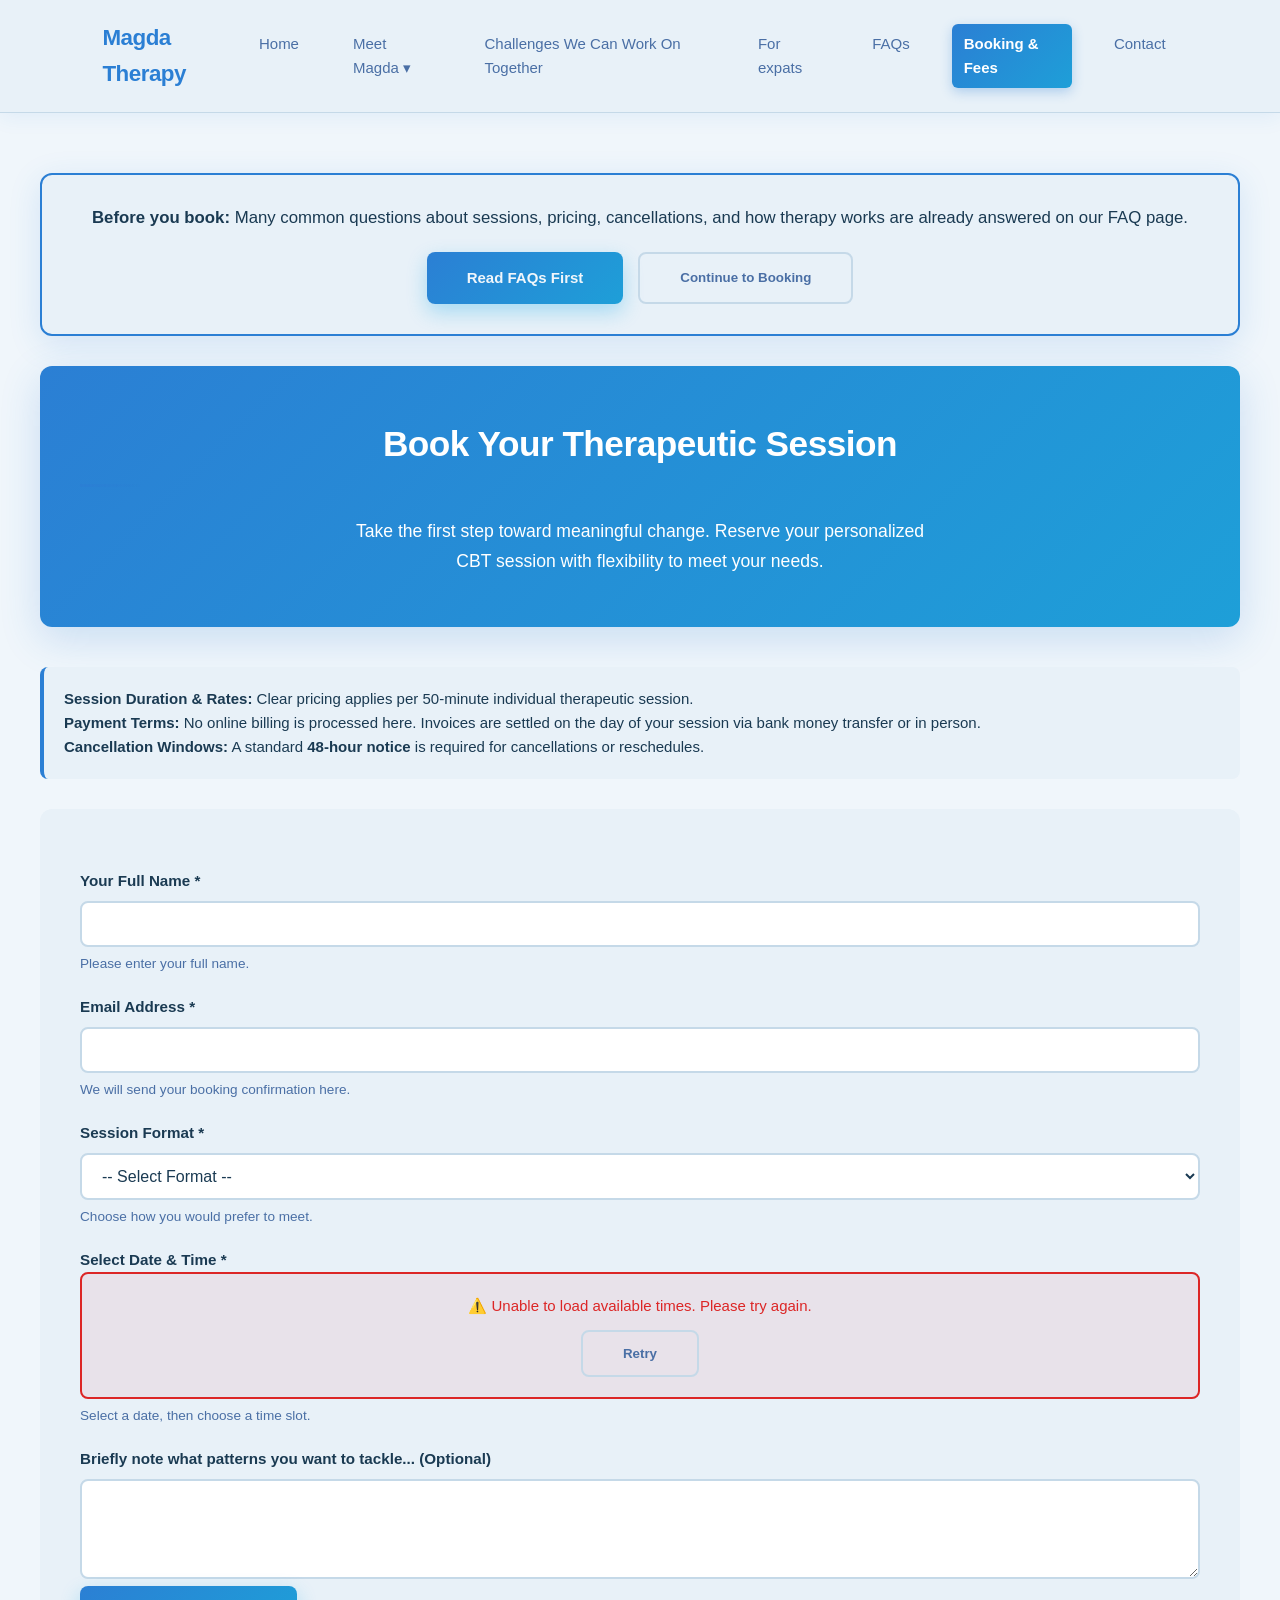
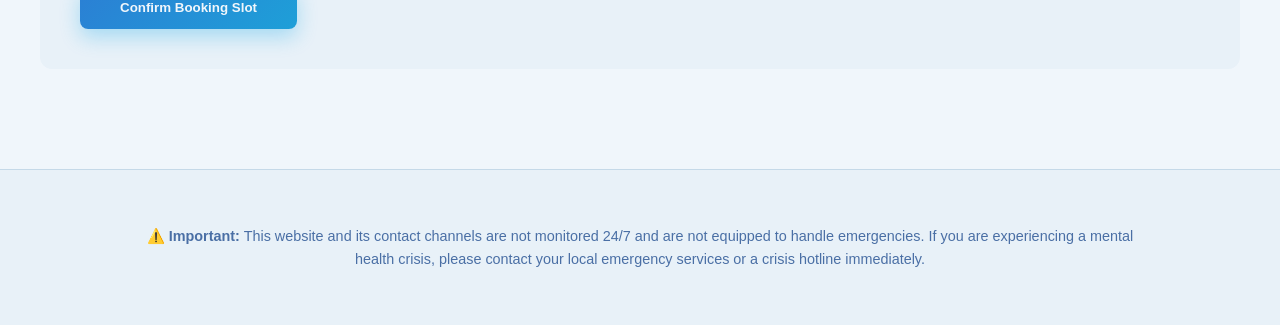
==== commit cf272520: "feat: add Google Sheets + Calendar booking system with email confirmations - Add Code.gs (Google App" ====
--- a/booking.html
+++ b/booking.html
@@ -3,7 +3,7 @@
 <head>
     <meta charset="UTF-8">
     <meta name="viewport" content="width=device-width, initial-scale=1.0">
-    <meta http-equiv="Content-Security-Policy" content="default-src 'self'; script-src 'self'; style-src 'self' https://fonts.googleapis.com 'unsafe-inline'; font-src https://fonts.gstatic.com; img-src 'self' data:; connect-src 'self'">
+    <meta http-equiv="Content-Security-Policy" content="default-src 'self'; script-src 'self'; style-src 'self' https://fonts.googleapis.com 'unsafe-inline'; font-src https://fonts.gstatic.com; img-src 'self' data:; connect-src 'self' https://script.google.com https://script.googleusercontent.com">
     <title>Booking & Fees</title>
 
     <link href="https://fonts.googleapis.com/css2?family=DM+Sans:wght@400;500;700&display=swap" rel="stylesheet">
@@ -26,7 +26,7 @@
                     <a href="research.html" class="nav-link" data-page="research">Research and publications</a>
                 </div>
             </div>
-            <a href="focus.html" class="nav-link" data-page="focus">Areas of Focus</a>
+            <a href="focus.html" class="nav-link" data-page="focus">Challenges We Can Work On Together</a>
             <a href="expats.html" class="nav-link" data-page="expats">For expats</a>
             <a href="faqs.html" class="nav-link" data-page="faqs">FAQs</a>
             <a href="booking.html" class="nav-link" data-page="booking">Booking & Fees</a>
@@ -36,6 +36,17 @@
 
     <main id="main-content">
         <div class="container">
+            <!-- FAQ Disclaimer -->
+            <div id="faqDisclaimer" class="faq-disclaimer">
+                <div class="faq-disclaimer-content">
+                    <p><strong>Before you book:</strong> Many common questions about sessions, pricing, cancellations, and how therapy works are already answered on our FAQ page.</p>
+                    <div class="faq-disclaimer-actions">
+                        <a href="faqs.html" class="btn btn-primary">Read FAQs First</a>
+                        <button type="button" id="dismissDisclaimer" class="btn btn-dismiss">Continue to Booking</button>
+                    </div>
+                </div>
+            </div>
+
             <section class="booking-highlight">
                 <h2>Book Your Therapeutic Session</h2>
                 <p>Take the first step toward meaningful change. Reserve your personalized CBT session with flexibility to meet your needs.</p>
@@ -60,7 +71,7 @@
             
                 <label for="email">Email Address *</label>
                 <input type="email" id="email" autocomplete="email" aria-describedby="emailHelper" maxlength="254" required>
-                <span id="emailHelper" class="form-helper">We will send your secure session link here.</span>
+                <span id="emailHelper" class="form-helper">We will send your booking confirmation here.</span>
             
                 <label for="format">Session Format *</label>
                 <select id="format" aria-describedby="formatHelper" required>
@@ -69,28 +80,47 @@
                     <option value="In-Person">In-Person (At Consultation Office)</option>
                 </select>
                 <span id="formatHelper" class="form-helper">Choose how you would prefer to meet.</span>
-            
-                <div class="grid" style="margin-top: 0;">
-                    <div>
-                        <label for="date">Preferred Date *</label>
-                        <input type="date" id="date" aria-describedby="dateHelper" required>
-                        <span id="dateHelper" class="form-helper">Select your target date.</span>
+
+                <!-- Dynamic Availability Section -->
+                <div id="availabilitySection" class="availability-section">
+                    <label>Select Date & Time *</label>
+
+                    <!-- Loading state -->
+                    <div id="slotsLoading" class="slots-loading">
+                        <div class="slots-spinner"></div>
+                        <p>Loading available times...</p>
                     </div>
-                    <div>
-                        <label for="time">Time Slot *</label>
-                        <select id="time" aria-describedby="timeHelper" required>
-                            <option value="">-- Select Time --</option>
-                            <option value="09:00">09:00 AM</option>
-                            <option value="11:00">11:00 AM</option>
-                            <option value="14:00">02:00 PM</option>
-                            <option value="16:00">04:00 PM</option>
-                        </select>
-                        <span id="timeHelper" class="form-helper">Select a 50-minute time block.</span>
+
+                    <!-- Error state -->
+                    <div id="slotsError" class="slots-error" style="display: none;">
+                        <p>⚠️ Unable to load available times. Please try again.</p>
+                        <button type="button" id="retryLoadSlots" class="btn btn-dismiss">Retry</button>
                     </div>
+
+                    <!-- No slots state -->
+                    <div id="slotsEmpty" class="slots-empty" style="display: none;">
+                        <p>No available slots in the next 30 days. Please check back soon or <a href="contact.html">contact us</a> directly.</p>
+                    </div>
+
+                    <!-- Date picker -->
+                    <div id="datePickerContainer" class="date-picker-container" style="display: none;">
+                        <div id="datePicker" class="date-picker" role="listbox" aria-label="Available dates"></div>
+                    </div>
+
+                    <!-- Time slots for selected date -->
+                    <div id="timePickerContainer" class="time-picker-container" style="display: none;">
+                        <p class="time-picker-label">Available times on <strong id="selectedDateLabel"></strong>:</p>
+                        <div id="timePicker" class="time-picker" role="listbox" aria-label="Available times"></div>
+                    </div>
+
+                    <!-- Hidden inputs to store selected values -->
+                    <input type="hidden" id="date" name="date" required>
+                    <input type="hidden" id="time" name="time" required>
+                    <span id="slotHelper" class="form-helper">Select a date, then choose a time slot.</span>
                 </div>
             
                 <label for="notes">Briefly note what patterns you want to tackle... (Optional)</label>
-                <textarea id="notes" rows="4"></textarea>
+                <textarea id="notes" rows="4" maxlength="1000"></textarea>
             
                 <div id="submitBtnWrapper" class="submit-btn-wrapper">
                     <button type="submit" id="submitBtn" class="btn" disabled>Confirm Booking Slot</button>
--- a/style.css
+++ b/style.css
@@ -195,8 +195,7 @@
     border: 1px solid var(--border);
     border-radius: 8px;
     z-index: 1;
-    margin-top: 8px;
-    animation: slideInUp 0.3s ease-out;
+    padding-top: 8px;
     top: 100%;
     left: 0;
 }
@@ -819,6 +818,57 @@
 }
 
 /* ============================================================================
+   FAQ DISCLAIMER BANNER (Booking Page)
+   ============================================================================ */
+
+.faq-disclaimer {
+    background: var(--bg-secondary);
+    border: 2px solid var(--accent);
+    border-radius: 12px;
+    padding: 30px 35px;
+    margin-bottom: 30px;
+    text-align: center;
+    box-shadow: 0 8px 32px rgba(43, 127, 212, 0.15);
+}
+
+.faq-disclaimer-content p {
+    font-size: 1.05rem;
+    color: var(--text-primary);
+    margin: 0 0 20px;
+    line-height: 1.6;
+}
+
+.faq-disclaimer-actions {
+    display: flex;
+    gap: 15px;
+    justify-content: center;
+    flex-wrap: wrap;
+}
+
+.btn-dismiss {
+    background: transparent;
+    color: var(--text-secondary);
+    border: 2px solid var(--border);
+    box-shadow: none;
+    padding: 14px 40px;
+    font-weight: 600;
+    cursor: pointer;
+    border-radius: 8px;
+    font-family: 'DM Sans', sans-serif;
+    transition: all 300ms cubic-bezier(0.4, 0, 0.2, 1);
+}
+
+.btn-dismiss:hover {
+    border-color: var(--accent);
+    color: var(--accent);
+    transform: translateY(-2px);
+}
+
+.faq-disclaimer.hidden {
+    display: none;
+}
+
+/* ============================================================================
    RESPONSIVE DESIGN
    ============================================================================ */
 
@@ -897,3 +947,241 @@
         transition-duration: 0.01ms !important;
     }
 }
+
+/* ============================================================================
+   DYNAMIC AVAILABILITY PICKER
+   ============================================================================ */
+
+.availability-section {
+    margin-top: 20px;
+}
+
+/* Loading State */
+.slots-loading {
+    display: flex;
+    flex-direction: column;
+    align-items: center;
+    padding: 40px 20px;
+    color: var(--text-secondary);
+}
+
+.slots-spinner {
+    width: 36px;
+    height: 36px;
+    border: 3px solid var(--border);
+    border-top-color: var(--accent);
+    border-radius: 50%;
+    animation: spin 0.8s linear infinite;
+    margin-bottom: 12px;
+}
+
+@keyframes spin {
+    to { transform: rotate(360deg); }
+}
+
+.slots-loading p {
+    margin: 0;
+    font-size: 0.95rem;
+}
+
+/* Error State */
+.slots-error {
+    background: rgba(220, 53, 69, 0.08);
+    border: 2px solid var(--error);
+    border-radius: 8px;
+    padding: 20px;
+    text-align: center;
+}
+
+.slots-error p {
+    margin: 0 0 12px;
+    color: var(--error);
+    font-weight: 500;
+}
+
+/* Empty State */
+.slots-empty {
+    background: var(--bg-primary);
+    border: 2px dashed var(--border);
+    border-radius: 8px;
+    padding: 30px 20px;
+    text-align: center;
+    color: var(--text-secondary);
+}
+
+.slots-empty p {
+    margin: 0;
+    font-size: 0.95rem;
+}
+
+.slots-empty a {
+    color: var(--accent);
+    text-decoration: underline;
+}
+
+/* Date Picker */
+.date-picker-container {
+    margin-top: 12px;
+}
+
+.date-picker {
+    display: flex;
+    gap: 10px;
+    overflow-x: auto;
+    padding: 10px 4px;
+    -webkit-overflow-scrolling: touch;
+    scrollbar-width: thin;
+}
+
+.date-picker::-webkit-scrollbar {
+    height: 6px;
+}
+
+.date-picker::-webkit-scrollbar-track {
+    background: var(--bg-secondary);
+    border-radius: 3px;
+}
+
+.date-picker::-webkit-scrollbar-thumb {
+    background: var(--border);
+    border-radius: 3px;
+}
+
+.date-btn {
+    display: flex;
+    flex-direction: column;
+    align-items: center;
+    min-width: 80px;
+    padding: 12px 14px;
+    background: var(--bg-primary);
+    border: 2px solid var(--border);
+    border-radius: 10px;
+    cursor: pointer;
+    transition: all 200ms ease;
+    font-family: 'DM Sans', sans-serif;
+    flex-shrink: 0;
+}
+
+.date-btn:hover {
+    border-color: var(--accent);
+    background: rgba(43, 127, 212, 0.05);
+    transform: translateY(-2px);
+}
+
+.date-btn.selected {
+    border-color: var(--accent);
+    background: linear-gradient(135deg, var(--accent) 0%, var(--accent-secondary) 100%);
+    color: white;
+    box-shadow: 0 4px 12px rgba(43, 127, 212, 0.3);
+}
+
+.date-btn-day {
+    font-size: 0.75rem;
+    font-weight: 500;
+    text-transform: uppercase;
+    letter-spacing: 0.5px;
+    color: var(--text-secondary);
+}
+
+.date-btn.selected .date-btn-day {
+    color: rgba(255, 255, 255, 0.85);
+}
+
+.date-btn-num {
+    font-size: 1.5rem;
+    font-weight: 700;
+    color: var(--text-primary);
+    line-height: 1.3;
+}
+
+.date-btn.selected .date-btn-num {
+    color: white;
+}
+
+.date-btn-month {
+    font-size: 0.75rem;
+    color: var(--text-secondary);
+}
+
+.date-btn.selected .date-btn-month {
+    color: rgba(255, 255, 255, 0.85);
+}
+
+.date-btn-slots {
+    font-size: 0.7rem;
+    margin-top: 4px;
+    color: var(--accent);
+    font-weight: 600;
+}
+
+.date-btn.selected .date-btn-slots {
+    color: rgba(255, 255, 255, 0.9);
+}
+
+/* Time Picker */
+.time-picker-container {
+    margin-top: 20px;
+    animation: slideInUp 0.3s ease-out;
+}
+
+.time-picker-label {
+    font-size: 0.95rem;
+    color: var(--text-secondary);
+    margin: 0 0 12px;
+}
+
+.time-picker {
+    display: grid;
+    grid-template-columns: repeat(auto-fill, minmax(120px, 1fr));
+    gap: 10px;
+}
+
+.time-btn {
+    padding: 12px 16px;
+    background: var(--bg-primary);
+    border: 2px solid var(--border);
+    border-radius: 8px;
+    cursor: pointer;
+    font-family: 'DM Sans', sans-serif;
+    font-size: 0.95rem;
+    font-weight: 500;
+    color: var(--text-primary);
+    transition: all 200ms ease;
+    text-align: center;
+}
+
+.time-btn:hover {
+    border-color: var(--accent);
+    background: rgba(43, 127, 212, 0.05);
+    transform: translateY(-1px);
+}
+
+.time-btn.selected {
+    border-color: var(--accent);
+    background: var(--accent);
+    color: white;
+    box-shadow: 0 4px 12px rgba(43, 127, 212, 0.3);
+}
+
+.no-times {
+    color: var(--text-secondary);
+    font-style: italic;
+    margin: 0;
+    padding: 10px;
+}
+
+/* Responsive adjustments for availability picker */
+@media (max-width: 768px) {
+    .date-picker {
+        gap: 8px;
+    }
+
+    .date-btn {
+        min-width: 70px;
+        padding: 10px 12px;
+    }
+
+    .time-picker {
+        grid-template-columns: repeat(auto-fill, minmax(100px, 1fr));
+    }
+}
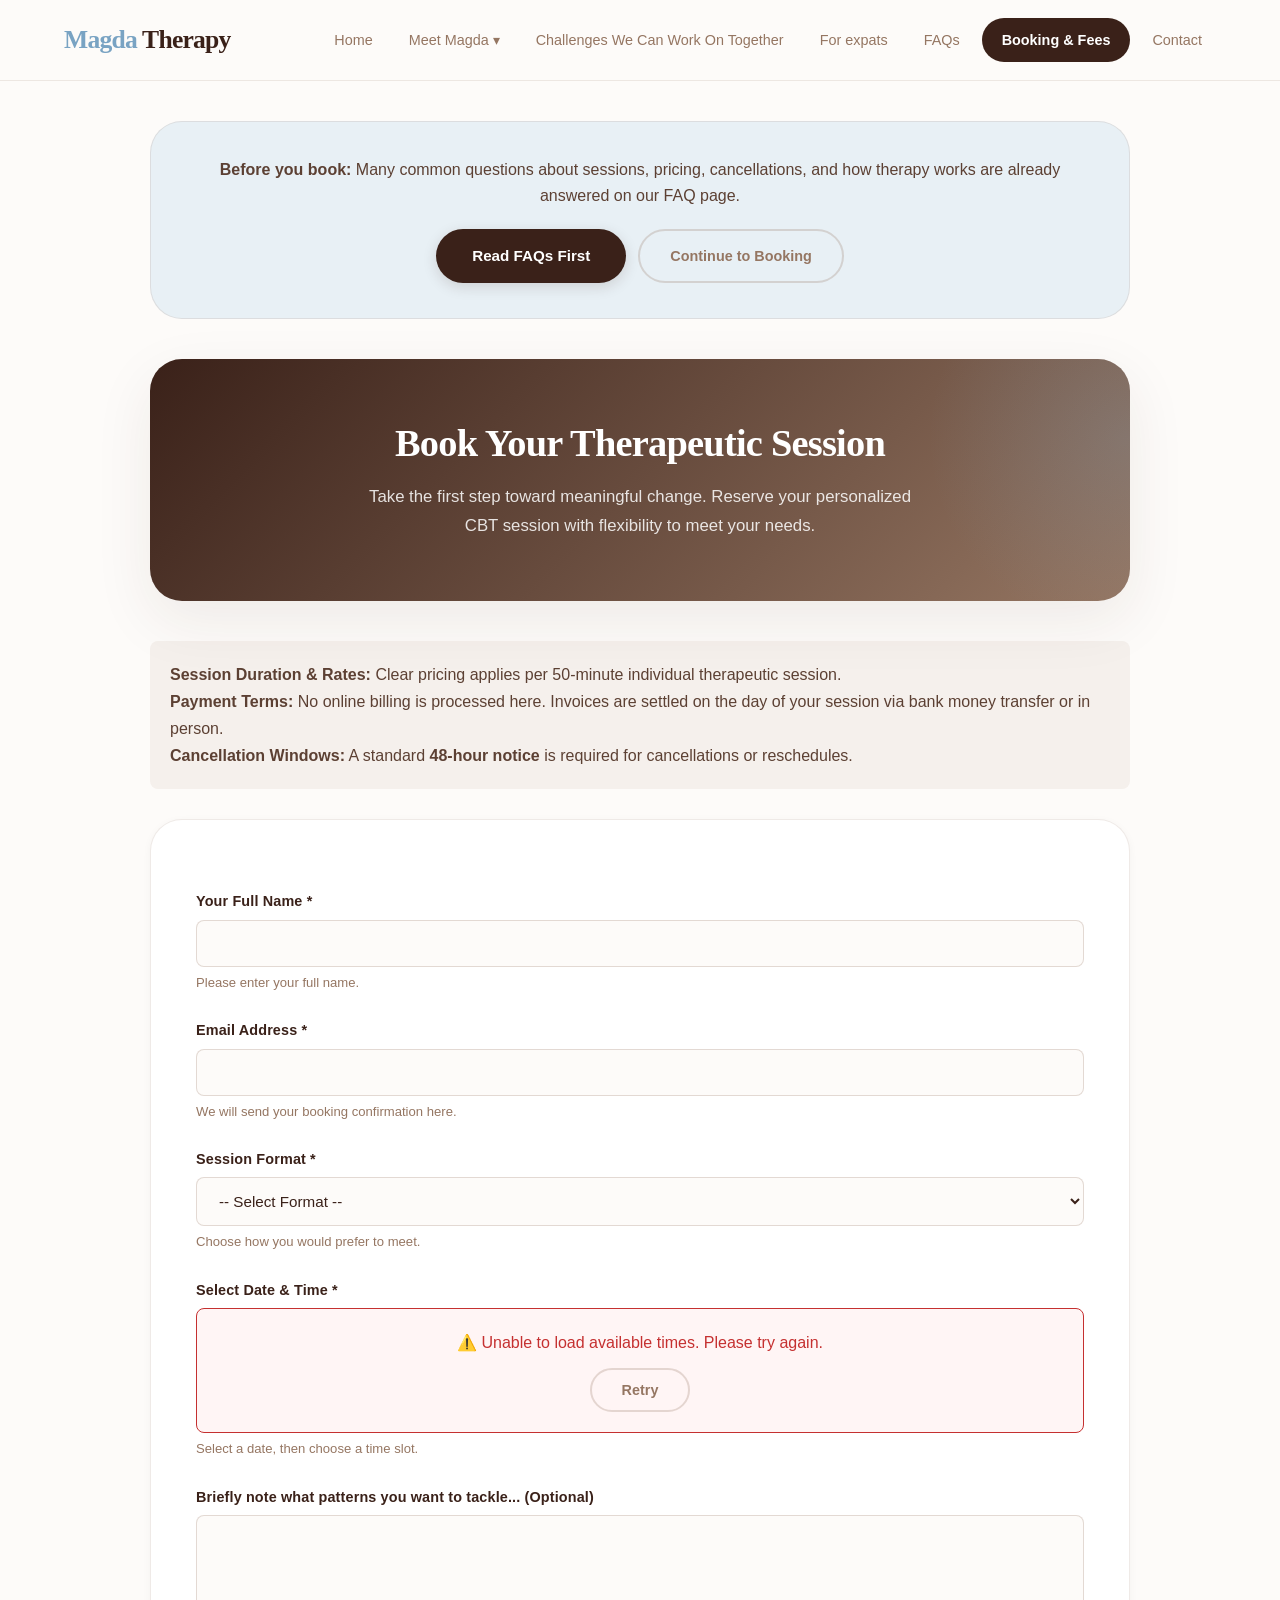
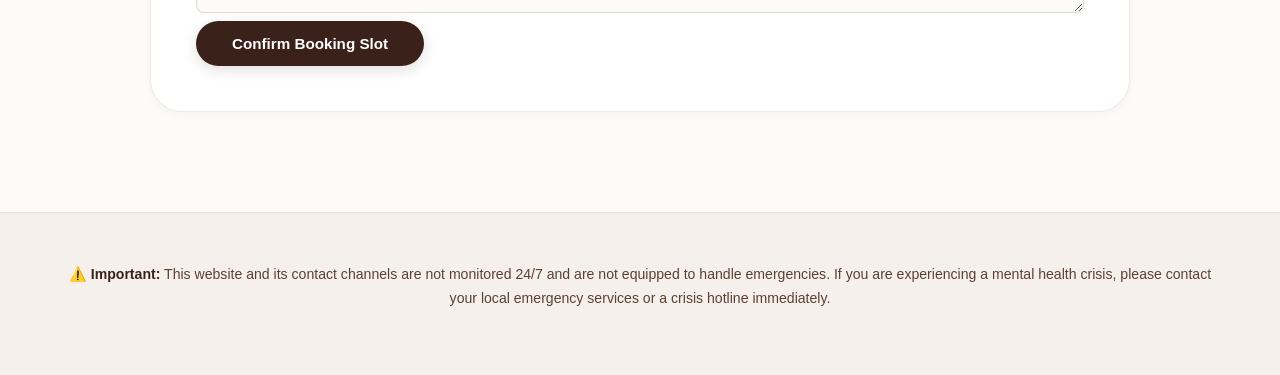
==== commit 57b41b85: "Complete UI/UX redesign: warm elegant aesthetic Major changes: - New typography: Cormorant Garamond " ====
--- a/booking.html
+++ b/booking.html
@@ -6,7 +6,7 @@
     <meta http-equiv="Content-Security-Policy" content="default-src 'self'; script-src 'self'; style-src 'self' https://fonts.googleapis.com 'unsafe-inline'; font-src https://fonts.gstatic.com; img-src 'self' data:; connect-src 'self' https://script.google.com https://script.googleusercontent.com">
     <title>Booking & Fees</title>
 
-    <link href="https://fonts.googleapis.com/css2?family=DM+Sans:wght@400;500;700&display=swap" rel="stylesheet">
+    <link href="https://fonts.googleapis.com/css2?family=Cormorant+Garamond:ital,wght@0,400;0,500;0,600;0,700;1,400;1,500&family=DM+Sans:wght@400;500;600;700&display=swap" rel="stylesheet">
 
     <link rel="stylesheet" href="style.css">
 </head>
--- a/style.css
+++ b/style.css
@@ -1,181 +1,222 @@
 /* ============================================================================
-   PROFESSIONAL CBT SPECIALIST WEBSITE - PREMIUM BLUE THEME
-   Based on UI UX Pro Max AI Design Intelligence
+   CBT THERAPIST WEBSITE — ELEGANT WARM REDESIGN
+   Palette: Chambray #79A3C3 | Espresso #3A2119 | Glacier #D2E2EC
+            Bisque #EBCDB7 | Clay #957662
+   Typography: Cormorant Garamond (headings) + DM Sans (body)
    ============================================================================ */
 
 :root {
-    /* Light Professional Blue & Sky Palette - Calming */
-    --bg-primary: #F0F6FB;              /* Very light blue - main background */
-    --bg-secondary: #E8F1F8;            /* Soft sky blue - secondary sections */
-    --bg-light: #FFFFFF;               /* Pure white - cards */
-    --bg-accent: #D4E9F7;              /* Light sky blue - highlights */
-    
-    /* Text Colors */
-    --text-primary: #1a3a52;           /* Dark blue for text on light */
-    --text-secondary: #4a6fa5;         /* Medium blue-gray */
-    --text-dark: #1a3a52;              /* Dark blue on light */
-    
-    /* Blue Accents - Professional CTA */
-    --accent: #2B7FD4;                 /* Professional sky blue */
-    --accent-secondary: #1E9FD8;       /* Cyan-blue */
-    --accent-dark: #1565C0;            /* Dark blue hover */
-    --accent-light: #5BA3E8;           /* Light blue */
-    
-    /* Support Colors */
-    --border: #C5D9E8;                 /* Subtle blue borders */
-    --shadow: rgba(43, 127, 212, 0.08);/* Soft blue shadow */
-    --error: #DC2626;                  /* Red errors */
-    --error-bg: #FEE2E2;               /* Light red bg */
-    --success: #10B981;                /* Green success */
-    --success-bg: #ECFDF5;             /* Light green bg */
-}
-
-/* ============================================================================
-   ANIMATIONS - Professional Slide-In Effects
-   ============================================================================ */
-
-@keyframes slideInLeft {
-    from {
-        opacity: 0;
-        transform: translateX(-40px);
-    }
-    to {
-        opacity: 1;
-        transform: translateX(0);
-    }
-}
-
-@keyframes slideInRight {
-    from {
-        opacity: 0;
-        transform: translateX(40px);
-    }
-    to {
-        opacity: 1;
-        transform: translateX(0);
-    }
-}
-
-@keyframes slideInUp {
-    from {
-        opacity: 0;
-        transform: translateY(30px);
-    }
-    to {
-        opacity: 1;
-        transform: translateY(0);
-    }
-}
-
-@keyframes slideInDown {
-    from {
-        opacity: 0;
-        transform: translateY(-20px);
-    }
-    to {
-        opacity: 1;
-        transform: translateY(0);
-    }
-}
-
-@keyframes fadeIn {
-    from { opacity: 0; }
-    to { opacity: 1; }
-}
-
-@keyframes gradientShift {
-    0% { background-position: 0% 50%; }
-    50% { background-position: 100% 50%; }
-    100% { background-position: 0% 50%; }
-}
-
-/* ============================================================================
-   BASE STYLES
-   ============================================================================ */
-
-* {
-    transition: color 300ms cubic-bezier(0.4, 0, 0.2, 1),
-                background-color 300ms cubic-bezier(0.4, 0, 0.2, 1),
-                border-color 300ms cubic-bezier(0.4, 0, 0.2, 1),
-                box-shadow 300ms cubic-bezier(0.4, 0, 0.2, 1);
+    /* Backgrounds */
+    --bg-primary: #FDFBF9;
+    --bg-secondary: #F5F0EC;
+    --bg-glacier: #E8F0F5;
+    --bg-bisque: #F8EFE6;
+    --bg-white: #FFFFFF;
+
+    /* Text */
+    --text-primary: #3A2119;
+    --text-body: #5C4033;
+    --text-muted: #957662;
+    --text-light: #B8A89C;
+
+    /* Accents */
+    --chambray: #79A3C3;
+    --chambray-dark: #5B8AAE;
+    --chambray-light: #A5C4DA;
+    --espresso: #3A2119;
+    --glacier: #D2E2EC;
+    --bisque: #EBCDB7;
+    --bisque-dark: #D4B59E;
+    --clay: #957662;
+
+    /* UI */
+    --border: rgba(149, 118, 98, 0.15);
+    --border-strong: rgba(149, 118, 98, 0.25);
+    --shadow-sm: 0 2px 8px rgba(58, 33, 25, 0.04);
+    --shadow-md: 0 8px 30px rgba(58, 33, 25, 0.06);
+    --shadow-lg: 0 20px 60px rgba(58, 33, 25, 0.08);
+    --shadow-hover: 0 12px 40px rgba(58, 33, 25, 0.10);
+    --radius-sm: 8px;
+    --radius-md: 16px;
+    --radius-lg: 24px;
+    --radius-xl: 32px;
+
+    /* Spacing */
+    --section-gap: 100px;
+    --container-max: 1100px;
+
+    /* Status */
+    --error: #C53030;
+    --error-bg: #FFF5F5;
+    --success: #2F855A;
+    --success-bg: #F0FFF4;
+}
+
+/* ============================================================================
+   RESET & BASE
+   ============================================================================ */
+
+*, *::before, *::after {
+    box-sizing: border-box;
+    margin: 0;
+    padding: 0;
+}
+
+html {
+    scroll-behavior: smooth;
+    -webkit-font-smoothing: antialiased;
+    -moz-osx-font-smoothing: grayscale;
 }
 
 body {
-    font-family: 'DM Sans', -apple-system, BlinkMacSystemFont, 'Segoe UI', Roboto, sans-serif;
+    font-family: 'DM Sans', -apple-system, BlinkMacSystemFont, 'Segoe UI', sans-serif;
     background-color: var(--bg-primary);
-    color: var(--text-primary);
-    margin: 0;
-    line-height: 1.6;
+    color: var(--text-body);
+    line-height: 1.7;
+    font-size: 16px;
     font-weight: 400;
-    font-size: 15px;
-}
-
-/* ============================================================================
-   NAVIGATION - Sticky Professional Header
+}
+
+img {
+    max-width: 100%;
+    height: auto;
+    display: block;
+}
+
+a {
+    color: var(--chambray-dark);
+    text-decoration: none;
+    transition: color 0.2s ease;
+}
+
+a:hover {
+    color: var(--espresso);
+}
+
+/* ============================================================================
+   TYPOGRAPHY
+   ============================================================================ */
+
+h1, h2, h3, h4, h5, h6 {
+    font-family: 'Cormorant Garamond', 'Georgia', serif;
+    color: var(--espresso);
+    font-weight: 600;
+    line-height: 1.3;
+    letter-spacing: -0.02em;
+}
+
+h1 { font-size: clamp(2.5rem, 5vw, 4rem); }
+h2 { font-size: clamp(1.8rem, 3.5vw, 2.8rem); margin-bottom: 20px; }
+h3 { font-size: clamp(1.3rem, 2vw, 1.6rem); color: var(--clay); }
+
+p {
+    margin-bottom: 1em;
+    color: var(--text-body);
+}
+
+.highlight-text {
+    color: var(--chambray-dark);
+    font-weight: 700;
+    font-style: italic;
+}
+
+/* ============================================================================
+   LAYOUT
+   ============================================================================ */
+
+.container {
+    max-width: var(--container-max);
+    margin: 0 auto;
+    padding: 0 clamp(20px, 5vw, 60px);
+}
+
+main {
+    min-height: 100vh;
+    padding-top: 40px;
+    padding-bottom: var(--section-gap);
+}
+
+section, .card, .services-section, .session-info-card {
+    margin-bottom: var(--section-gap);
+}
+
+/* ============================================================================
+   NAVIGATION
    ============================================================================ */
 
 nav {
     display: flex;
     justify-content: space-between;
     align-items: center;
-    padding: 20px 8%;
-    background: var(--bg-secondary);
+    padding: 18px clamp(20px, 5vw, 8%);
+    background: rgba(253, 251, 249, 0.92);
+    backdrop-filter: blur(20px);
+    -webkit-backdrop-filter: blur(20px);
     border-bottom: 1px solid var(--border);
     position: sticky;
     top: 0;
-    z-index: 100;
-    box-shadow: 0 4px 20px var(--shadow);
-    animation: slideInDown 0.6s ease-out;
+    z-index: 1000;
+    transition: box-shadow 0.3s ease;
+}
+
+nav.scrolled {
+    box-shadow: var(--shadow-md);
 }
 
 nav .logo {
-    font-size: 1.4rem;
+    font-family: 'Cormorant Garamond', serif;
+    font-size: 1.6rem;
     font-weight: 700;
-    color: var(--accent);
-    letter-spacing: -0.5px;
+    color: var(--espresso);
+    letter-spacing: -0.03em;
+}
+
+nav .logo strong {
+    color: var(--chambray);
 }
 
 nav .menu {
     display: flex;
-    gap: 30px;
+    gap: 8px;
     list-style: none;
+    align-items: center;
 }
 
 nav a, .dropdown-trigger {
-    color: var(--text-secondary);
+    color: var(--text-muted);
     text-decoration: none;
     font-weight: 500;
+    font-size: 0.9rem;
     cursor: pointer;
-    padding: 8px 12px;
-    border-radius: 6px;
-    transition: all 300ms cubic-bezier(0.4, 0, 0.2, 1);
+    padding: 8px 14px;
+    border-radius: var(--radius-sm);
+    transition: all 0.2s ease;
 }
 
 nav a:hover, nav a.active, .dropdown-trigger:hover {
-    color: var(--accent);
-    background-color: rgba(43, 127, 212, 0.1);
-}
-
-/* Booking & Fees tab special highlight */
+    color: var(--espresso);
+    background-color: var(--bg-secondary);
+}
+
+/* Booking tab - warm CTA */
 nav a[href="booking.html"] {
-    background: linear-gradient(135deg, var(--accent) 0%, var(--accent-secondary) 100%);
-    color: white;
-    font-weight: 700;
-    box-shadow: 0 4px 12px rgba(43, 127, 212, 0.3);
-    transition: all 300ms cubic-bezier(0.4, 0, 0.2, 1);
+    background: var(--espresso);
+    color: #FFFFFF;
+    font-weight: 600;
+    padding: 10px 20px;
+    border-radius: 50px;
+    transition: all 0.3s ease;
 }
 
 nav a[href="booking.html"]:hover {
-    transform: translateY(-2px);
-    box-shadow: 0 6px 16px rgba(43, 127, 212, 0.4);
-    background: linear-gradient(135deg, var(--accent-dark) 0%, var(--accent) 100%);
-}
-
-/* Dropdown Container */
+    background: var(--clay);
+    transform: translateY(-1px);
+    box-shadow: 0 4px 12px rgba(58, 33, 25, 0.2);
+}
+
+/* Dropdown */
 .dropdown {
     position: relative;
-    display: inline-block;
-    align-self: stretch;
     display: flex;
     align-items: center;
 }
@@ -183,619 +224,802 @@
 .dropdown-trigger {
     display: flex;
     align-items: center;
-    padding: 8px 12px;
+    gap: 4px;
 }
 
 .dropdown-content {
     display: none;
     position: absolute;
+    background: var(--bg-white);
+    min-width: 240px;
+    box-shadow: var(--shadow-lg);
+    border: 1px solid var(--border);
+    border-radius: var(--radius-md);
+    padding: 8px;
+    top: calc(100% + 8px);
+    left: 50%;
+    transform: translateX(-50%);
+    z-index: 100;
+}
+
+.dropdown-content a {
+    color: var(--text-body);
+    padding: 12px 16px;
+    display: block;
+    border-radius: var(--radius-sm);
+    font-size: 0.9rem;
+    transition: all 0.15s ease;
+}
+
+.dropdown-content a:hover {
     background-color: var(--bg-secondary);
-    min-width: 220px;
-    box-shadow: 0 8px 32px rgba(0, 0, 0, 0.3);
-    border: 1px solid var(--border);
-    border-radius: 8px;
-    z-index: 1;
-    padding-top: 8px;
-    top: 100%;
-    left: 0;
-}
-
-.dropdown-content a {
-    color: var(--text-secondary);
-    padding: 12px 16px;
-    text-decoration: none;
-    display: block;
-    margin: 0;
-    font-size: 0.95rem;
-}
-
-.dropdown-content a:hover {
-    background-color: rgba(14, 165, 233, 0.15);
-    color: var(--accent);
+    color: var(--espresso);
 }
 
 .dropdown:hover .dropdown-content {
     display: block;
 }
 
-/* ============================================================================
-   LAYOUT
-   ============================================================================ */
-
-.container {
-    max-width: 1200px;
-    margin: 60px auto;
-    padding: 0 40px;
-}
-
-main {
-    min-height: 100vh;
-}
-
-/* ============================================================================
-   HERO SECTION - Two Column Layout with Photo & Text
-   ============================================================================ */
+/* Mobile hamburger (hidden on desktop) */
+.mobile-toggle {
+    display: none;
+    background: none;
+    border: none;
+    cursor: pointer;
+    padding: 8px;
+}
+
+/* ============================================================================
+   HERO SECTION
+   ============================================================================ */
+
+.header-intro {
+    text-align: center;
+    padding: 50px 30px;
+    background: var(--bg-glacier);
+    border-radius: var(--radius-xl);
+    margin-bottom: 60px;
+    border: 1px solid var(--border);
+}
+
+.header-intro-title {
+    font-family: 'Cormorant Garamond', serif;
+    font-size: clamp(1.4rem, 3vw, 2rem);
+    font-weight: 500;
+    font-style: italic;
+    color: var(--clay);
+    line-height: 1.5;
+    max-width: 700px;
+    margin: 0 auto;
+}
 
 .hero {
-    text-align: left;
-    padding: 60px 40px;
-    background: var(--bg-secondary);
-    border-radius: 16px;
-    box-shadow: 0 20px 60px rgba(43, 127, 212, 0.1);
-    animation: slideInUp 0.8s ease-out;
+    padding: 60px 50px;
+    background: var(--bg-white);
+    border-radius: var(--radius-xl);
+    box-shadow: var(--shadow-md);
+    border: 1px solid var(--border);
+    min-height: auto;
+    display: flex;
+    align-items: center;
     position: relative;
     overflow: hidden;
-    min-height: 500px;
-    display: flex;
-    align-items: center;
-}
-
-.hero-content {
-    display: grid;
-    grid-template-columns: 1fr 1fr;
-    gap: 50px;
-    align-items: center;
-    max-width: 1200px;
-    margin: 0 auto;
-    width: 100%;
-}
-
-/* Right to left sliding background - ONE TIME */
+}
+
 .hero::before {
     content: '';
     position: absolute;
-    top: 0;
-    right: 0;
-    width: 100%;
-    height: 100%;
-    background: linear-gradient(-90deg, rgba(43, 127, 212, 0.1) 0%, transparent 100%);
-    animation: slideRightToLeft 2s ease-in-out forwards;
-    z-index: 0;
+    top: -50%;
+    right: -20%;
+    width: 500px;
+    height: 500px;
+    background: radial-gradient(circle, var(--glacier) 0%, transparent 70%);
+    opacity: 0.5;
+    pointer-events: none;
 }
 
 .hero::after {
     content: '';
-    display: none;
-}
-
-@keyframes slideRightToLeft {
-    0% {
-        transform: translateX(100%);
-        opacity: 0;
-    }
-    10% {
-        opacity: 1;
-    }
-    90% {
-        opacity: 1;
-    }
-    100% {
-        transform: translateX(-100%);
-        opacity: 0;
-    }
-}
-
-.hero-left {
+    position: absolute;
+    bottom: -30%;
+    left: -10%;
+    width: 400px;
+    height: 400px;
+    background: radial-gradient(circle, var(--bisque) 0%, transparent 70%);
+    opacity: 0.3;
+    pointer-events: none;
+}
+
+.hero-content {
+    display: grid;
+    grid-template-columns: 0.8fr 1.2fr;
+    gap: 60px;
+    align-items: center;
+    width: 100%;
     position: relative;
     z-index: 1;
-    animation: slideInLeft 0.8s ease-out 0.2s both;
+}
+
+.hero-left {
+    display: flex;
+    justify-content: center;
 }
 
 .hero-photo {
     width: 100%;
-    max-width: 400px;
-    border-radius: 12px;
-    box-shadow: 0 8px 32px rgba(43, 127, 212, 0.2);
+    max-width: 340px;
+    border-radius: var(--radius-lg);
+    box-shadow: var(--shadow-lg);
     object-fit: cover;
     aspect-ratio: 3/4;
 }
 
-.hero-right {
-    position: relative;
-    z-index: 1;
-    animation: slideInRight 0.8s ease-out 0.3s both;
-}
-
 .hero-right h1 {
-    font-size: clamp(2rem, 6vw, 3.5rem);
-    font-weight: 900;
-    color: var(--text-primary);
-    margin: 0 0 20px;
-    letter-spacing: -0.5px;
-    line-height: 1.2;
+    margin-bottom: 10px;
+    color: var(--espresso);
 }
 
 .hero-right h2 {
-    font-size: clamp(1.1rem, 2.5vw, 1.5rem);
+    font-family: 'DM Sans', sans-serif;
+    font-size: 1.05rem;
+    font-weight: 400;
+    color: var(--text-body);
+    line-height: 1.8;
+    margin-bottom: 30px;
+}
+
+/* ============================================================================
+   BUTTONS
+   ============================================================================ */
+
+.btn, button[type="submit"] {
+    display: inline-flex;
+    align-items: center;
+    justify-content: center;
+    gap: 8px;
+    background: var(--espresso);
+    color: #FFFFFF;
+    padding: 14px 36px;
+    text-decoration: none;
+    border-radius: 50px;
     font-weight: 600;
-    color: var(--text-primary);
-    margin: 0 0 20px;
-    line-height: 1.6;
-}
-
-/* Highlight text - "thoughts are not facts" */
-.highlight-text {
-    font-weight: 900;
-    font-size: 1.1em;
-    color: var(--text-primary);
-}
-
-/* Responsive - Stack on mobile */
-@media (max-width: 768px) {
-    .hero {
-        padding: 40px 20px;
-        min-height: auto;
-    }
-
-    .hero-content {
-        grid-template-columns: 1fr;
-        gap: 30px;
-        text-align: center;
-    }
-
-    .hero-right {
-        text-align: center;
-    }
-
-    .hero-left,
-    .hero-right {
-        animation: slideInUp 0.6s ease-out both;
-    }
-
-    .hero-photo {
-        max-width: 250px;
-        margin: 0 auto;
-    }
-}
-
-/* ============================================================================
-   TYPOGRAPHY
-   ============================================================================ */
-
-h1, h2, h3, h4, h5, h6 {
-    font-weight: 700;
-    letter-spacing: -0.5px;
-    color: var(--text-primary);
-}
-
-h2 {
-    font-size: clamp(1.5rem, 4vw, 2rem);
-    margin-top: 60px;
-    margin-bottom: 30px;
-    position: relative;
-    padding-bottom: 15px;
-}
-
-h2::after {
-    content: '';
-    position: absolute;
-    bottom: 0;
-    left: 0;
-    width: 60px;
-    height: 3px;
-    background: linear-gradient(90deg, var(--accent), transparent);
-}
-
-h3 {
-    font-size: 1.3rem;
-    color: var(--accent-light);
-}
-
-/* ============================================================================
-   BUTTONS
-   ============================================================================ */
-
-.btn {
-    display: inline-block;
-    background: linear-gradient(135deg, var(--accent) 0%, var(--accent-secondary) 100%);
-    color: var(--bg-primary);
-    padding: 14px 40px;
-    text-decoration: none;
-    border-radius: 8px;
-    font-weight: 700;
+    font-size: 0.95rem;
     border: none;
     cursor: pointer;
     font-family: 'DM Sans', sans-serif;
-    transition: all 300ms cubic-bezier(0.4, 0, 0.2, 1);
-    box-shadow: 0 8px 20px rgba(14, 165, 233, 0.3);
-    animation: slideInUp 0.8s ease-out 0.4s both;
+    transition: all 0.3s cubic-bezier(0.4, 0, 0.2, 1);
+    box-shadow: 0 4px 14px rgba(58, 33, 25, 0.15);
     position: relative;
     overflow: hidden;
 }
 
-.btn::before {
+.btn:hover, button[type="submit"]:hover {
+    background: var(--clay);
+    transform: translateY(-2px);
+    box-shadow: 0 8px 24px rgba(58, 33, 25, 0.2);
+    color: #FFFFFF;
+}
+
+.btn:active, button[type="submit"]:active {
+    transform: translateY(0);
+}
+
+.btn:focus-visible, button[type="submit"]:focus-visible {
+    outline: 3px solid var(--chambray);
+    outline-offset: 3px;
+}
+
+.btn-dismiss {
+    background: transparent;
+    color: var(--text-muted);
+    border: 2px solid var(--border-strong);
+    box-shadow: none;
+    padding: 12px 30px;
+    border-radius: 50px;
+    font-weight: 600;
+    font-size: 0.9rem;
+    cursor: pointer;
+    font-family: 'DM Sans', sans-serif;
+    transition: all 0.2s ease;
+}
+
+.btn-dismiss:hover {
+    border-color: var(--espresso);
+    color: var(--espresso);
+    background: var(--bg-secondary);
+    transform: translateY(-1px);
+}
+
+/* ============================================================================
+   CARDS & SECTIONS
+   ============================================================================ */
+
+.card {
+    background: var(--bg-white);
+    padding: 50px;
+    border-radius: var(--radius-xl);
+    box-shadow: var(--shadow-sm);
+    border: 1px solid var(--border);
+    transition: all 0.3s ease;
+}
+
+.card:hover {
+    box-shadow: var(--shadow-hover);
+    transform: translateY(-4px);
+}
+
+/* Remove the top colored bar from old design */
+.card::before {
+    display: none;
+}
+
+/* ============================================================================
+   SERVICES / APPROACH SECTION
+   ============================================================================ */
+
+.services-section {
+    background: var(--bg-white);
+    padding: 60px 50px;
+    border-radius: var(--radius-xl);
+    box-shadow: var(--shadow-sm);
+    border: 1px solid var(--border);
+}
+
+.services-section h2 {
+    text-align: center;
+    margin-bottom: 50px;
+}
+
+.services-section h2::after {
+    content: '';
+    display: block;
+    width: 60px;
+    height: 2px;
+    background: var(--chambray);
+    margin: 15px auto 0;
+    border-radius: 2px;
+}
+
+.services-grid {
+    display: grid;
+    grid-template-columns: repeat(auto-fit, minmax(280px, 1fr));
+    gap: 30px;
+}
+
+.service-block {
+    background: var(--bg-secondary);
+    padding: 35px 30px;
+    border-radius: var(--radius-md);
+    border: 1px solid var(--border);
+    text-align: center;
+    transition: all 0.3s ease;
+    position: relative;
+    overflow: hidden;
+}
+
+/* Remove the old top bar */
+.service-block::before {
+    display: none;
+}
+
+.service-block:hover {
+    background: var(--bg-white);
+    box-shadow: var(--shadow-md);
+    transform: translateY(-4px);
+    border-color: var(--chambray-light);
+}
+
+.service-icon {
+    margin-bottom: 20px;
+    display: inline-block;
+}
+
+.icon-svg {
+    width: 56px;
+    height: 56px;
+    color: var(--chambray);
+    stroke-width: 2;
+    transition: all 0.3s ease;
+}
+
+.service-block:hover .icon-svg {
+    color: var(--espresso);
+    transform: scale(1.05);
+}
+
+.service-block h3 {
+    font-family: 'Cormorant Garamond', serif;
+    color: var(--espresso);
+    margin: 12px 0;
+    font-size: 1.4rem;
+    font-weight: 600;
+}
+
+.service-block p {
+    color: var(--text-body);
+    font-size: 0.92rem;
+    line-height: 1.7;
+    text-align: left;
+}
+
+/* Coming Soon Badge */
+.coming-soon-badge {
+    display: inline-block;
+    background: var(--bisque);
+    color: var(--espresso);
+    font-size: 0.7rem;
+    font-weight: 700;
+    padding: 3px 10px;
+    border-radius: 50px;
+    margin-left: 8px;
+    text-transform: uppercase;
+    letter-spacing: 0.5px;
+}
+
+/* Session Info Card */
+.session-info-card {
+    background: var(--bg-white);
+    padding: 50px;
+    border-radius: var(--radius-xl);
+    box-shadow: var(--shadow-sm);
+    border: 1px solid var(--border);
+}
+
+.session-info-card h2 {
+    margin-bottom: 30px;
+}
+
+.session-info-card h3 {
+    font-family: 'Cormorant Garamond', serif;
+    color: var(--chambray-dark) !important;
+    font-size: 1.3rem;
+    margin-top: 0 !important;
+}
+
+/* ============================================================================
+   BOOKING SECTION
+   ============================================================================ */
+
+.booking-highlight {
+    background: linear-gradient(135deg, var(--espresso) 0%, var(--clay) 100%);
+    color: white;
+    padding: 60px 50px;
+    border-radius: var(--radius-xl);
+    text-align: center;
+    margin-bottom: 40px;
+    box-shadow: var(--shadow-lg);
+    position: relative;
+    overflow: hidden;
+}
+
+.booking-highlight::before {
     content: '';
     position: absolute;
-    top: 50%;
-    left: 50%;
-    width: 0;
-    height: 0;
-    border-radius: 50%;
-    background: rgba(255, 255, 255, 0.3);
-    transform: translate(-50%, -50%);
-    transition: width 0.6s, height 0.6s;
-}
-
-.btn:hover {
-    transform: translateY(-4px);
-    box-shadow: 0 12px 30px rgba(14, 165, 233, 0.4);
-}
-
-.btn:active {
-    transform: translateY(-2px);
-}
-
-.btn:focus-visible {
-    outline: 2px solid var(--accent);
-    outline-offset: 4px;
-}
-
-/* ============================================================================
-   CARDS
-   ============================================================================ */
-
-.card {
+    top: -50%;
+    right: -20%;
+    width: 400px;
+    height: 400px;
+    background: radial-gradient(circle, rgba(121, 163, 195, 0.2) 0%, transparent 70%);
+    pointer-events: none;
+}
+
+.booking-highlight h2 {
+    color: white;
+    margin-bottom: 15px;
+    font-size: clamp(1.8rem, 3vw, 2.4rem);
+}
+
+.booking-highlight h2::after {
+    display: none;
+}
+
+.booking-highlight p {
+    font-size: 1.05rem;
+    color: rgba(255, 255, 255, 0.85);
+    max-width: 550px;
+    margin: 0 auto;
+    line-height: 1.7;
+}
+
+/* ============================================================================
+   FAQ DISCLAIMER
+   ============================================================================ */
+
+.faq-disclaimer {
+    background: var(--bg-glacier);
+    border: 1px solid var(--border);
+    border-radius: var(--radius-xl);
+    padding: 35px 40px;
+    margin-bottom: 40px;
+    text-align: center;
+}
+
+.faq-disclaimer-content p {
+    font-size: 1rem;
+    color: var(--text-body);
+    margin: 0 0 20px;
+    line-height: 1.6;
+}
+
+.faq-disclaimer-actions {
+    display: flex;
+    gap: 12px;
+    justify-content: center;
+    flex-wrap: wrap;
+}
+
+.faq-disclaimer.hidden {
+    display: none;
+}
+
+/* ============================================================================
+   FORMS
+   ============================================================================ */
+
+form {
+    background: var(--bg-white);
+    padding: 45px;
+    border-radius: var(--radius-xl);
+    border: 1px solid var(--border);
+    box-shadow: var(--shadow-sm);
+}
+
+label {
+    display: block;
+    margin-top: 24px;
+    margin-bottom: 6px;
+    font-weight: 600;
+    color: var(--espresso);
+    font-size: 0.9rem;
+    letter-spacing: 0.01em;
+}
+
+input, select, textarea {
+    width: 100%;
+    padding: 14px 18px;
+    border: 1.5px solid var(--border-strong);
+    border-radius: var(--radius-sm);
+    font-size: 0.95rem;
+    font-family: 'DM Sans', sans-serif;
+    background-color: var(--bg-primary);
+    color: var(--text-primary);
+    transition: all 0.2s ease;
+    box-sizing: border-box;
+}
+
+input:focus, select:focus, textarea:focus {
+    outline: none;
+    border-color: var(--chambray);
+    background-color: var(--bg-white);
+    box-shadow: 0 0 0 4px rgba(121, 163, 195, 0.12);
+}
+
+input::placeholder, textarea::placeholder {
+    color: var(--text-light);
+}
+
+.form-helper {
+    font-size: 0.82rem;
+    display: block;
+    margin-top: 5px;
+    color: var(--text-muted);
+    min-height: 1.2rem;
+}
+
+.form-field-valid {
+    border-color: var(--success) !important;
+}
+
+.form-field-valid-helper {
+    color: var(--success) !important;
+}
+
+.form-field-invalid {
+    border-color: var(--error) !important;
+}
+
+.form-field-invalid-helper {
+    color: var(--error) !important;
+}
+
+/* ============================================================================
+   FAQ SECTION
+   ============================================================================ */
+
+.faq-block {
+    margin-bottom: 12px;
+}
+
+.faq-toggle {
+    width: 100%;
+    text-align: left;
+    background: var(--bg-white);
+    border: 1.5px solid var(--border-strong);
+    padding: 18px 24px;
+    font-size: 1.05rem;
+    font-weight: 600;
+    font-family: 'Cormorant Garamond', serif;
+    color: var(--espresso);
+    cursor: pointer;
+    border-radius: var(--radius-sm);
+    display: flex;
+    justify-content: space-between;
+    align-items: center;
+    transition: all 0.2s ease;
+}
+
+.faq-toggle:hover {
     background: var(--bg-secondary);
-    padding: 40px;
-    border-radius: 12px;
-    box-shadow: 0 8px 32px rgba(0, 0, 0, 0.2);
-    border: 1px solid var(--border);
-    animation: slideInUp 0.6s ease-out;
-    transition: all 300ms cubic-bezier(0.4, 0, 0.2, 1);
-    position: relative;
-    overflow: hidden;
-}
-
-.card::before {
-    content: '';
-    position: absolute;
-    top: 0;
-    left: 0;
-    right: 0;
-    height: 3px;
-    background: linear-gradient(90deg, var(--accent), var(--accent-secondary));
-}
-
-.card:hover {
-    transform: translateY(-8px);
-    box-shadow: 0 16px 48px rgba(14, 165, 233, 0.2);
-    border-color: var(--accent);
-}
-
-/* ============================================================================
-   GRID
+    border-color: var(--chambray-light);
+}
+
+.faq-answer {
+    display: none;
+    background: var(--bg-secondary);
+    border-radius: 0 0 var(--radius-sm) var(--radius-sm);
+    border: 1.5px solid var(--border-strong);
+    border-top: none;
+    padding: 20px 24px;
+    color: var(--text-body);
+    font-size: 0.95rem;
+    line-height: 1.7;
+}
+
+.faq-block.active .faq-answer {
+    display: block;
+}
+
+.faq-block.active .faq-toggle {
+    border-radius: var(--radius-sm) var(--radius-sm) 0 0;
+    border-color: var(--chambray-light);
+    background: var(--bg-glacier);
+}
+
+.icon-arrow {
+    transition: transform 0.2s ease;
+    color: var(--clay);
+}
+
+.faq-block.active .icon-arrow {
+    transform: rotate(180deg);
+}
+
+/* ============================================================================
+   GRID LAYOUT
    ============================================================================ */
 
 .grid {
     display: grid;
     grid-template-columns: repeat(auto-fit, minmax(300px, 1fr));
     gap: 30px;
-    margin-top: 40px;
-}
-
-/* ============================================================================
-   FORMS
-   ============================================================================ */
-
-form {
+}
+
+/* ============================================================================
+   AVAILABILITY PICKER (Booking)
+   ============================================================================ */
+
+.availability-section {
+    margin-top: 24px;
+}
+
+.slots-loading {
+    display: flex;
+    flex-direction: column;
+    align-items: center;
+    padding: 40px 20px;
+    color: var(--text-muted);
+}
+
+.slots-spinner {
+    width: 32px;
+    height: 32px;
+    border: 3px solid var(--border-strong);
+    border-top-color: var(--chambray);
+    border-radius: 50%;
+    animation: spin 0.8s linear infinite;
+    margin-bottom: 12px;
+}
+
+@keyframes spin {
+    to { transform: rotate(360deg); }
+}
+
+.slots-loading p {
+    margin: 0;
+    font-size: 0.9rem;
+}
+
+.slots-error {
+    background: var(--error-bg);
+    border: 1.5px solid var(--error);
+    border-radius: var(--radius-sm);
+    padding: 20px;
+    text-align: center;
+}
+
+.slots-error p {
+    margin: 0 0 12px;
+    color: var(--error);
+    font-weight: 500;
+}
+
+.slots-empty {
     background: var(--bg-secondary);
-    padding: 40px;
-    border-radius: 12px;
-    margin-top: 30px;
-}
-
-label {
-    display: block;
-    margin-top: 20px;
-    font-weight: 600;
-    color: var(--text-primary);
-    font-size: 0.95rem;
-}
-
-input, select, textarea {
-    width: 100%;
-    padding: 12px 16px;
-    margin-top: 8px;
-    border: 2px solid var(--border);
-    border-radius: 8px;
-    box-sizing: border-box;
-    font-size: 1rem;
+    border: 2px dashed var(--border-strong);
+    border-radius: var(--radius-sm);
+    padding: 30px 20px;
+    text-align: center;
+    color: var(--text-muted);
+}
+
+.slots-empty p {
+    margin: 0;
+    font-size: 0.92rem;
+}
+
+.slots-empty a {
+    color: var(--chambray-dark);
+    text-decoration: underline;
+}
+
+/* Date Picker */
+.date-picker-container {
+    margin-top: 12px;
+}
+
+.date-picker {
+    display: flex;
+    gap: 10px;
+    overflow-x: auto;
+    padding: 10px 4px;
+    -webkit-overflow-scrolling: touch;
+    scrollbar-width: thin;
+}
+
+.date-picker::-webkit-scrollbar {
+    height: 5px;
+}
+
+.date-picker::-webkit-scrollbar-track {
+    background: var(--bg-secondary);
+    border-radius: 3px;
+}
+
+.date-picker::-webkit-scrollbar-thumb {
+    background: var(--clay);
+    border-radius: 3px;
+}
+
+.date-btn {
+    display: flex;
+    flex-direction: column;
+    align-items: center;
+    min-width: 75px;
+    padding: 12px 14px;
+    background: var(--bg-primary);
+    border: 1.5px solid var(--border-strong);
+    border-radius: var(--radius-md);
+    cursor: pointer;
+    transition: all 0.2s ease;
     font-family: 'DM Sans', sans-serif;
-    background-color: var(--bg-light);
-    color: var(--text-primary);
-    transition: all 300ms cubic-bezier(0.4, 0, 0.2, 1);
-}
-
-input:focus, select:focus, textarea:focus {
-    outline: none;
-    border-color: var(--accent);
-    background-color: var(--bg-light);
-    box-shadow: 0 0 0 4px rgba(43, 127, 212, 0.1);
-}
-
-input::placeholder, textarea::placeholder {
-    color: var(--text-secondary);
-}
-
-.form-helper {
-    font-size: 0.85rem;
-    display: block;
-    margin-top: 6px;
-    color: var(--text-secondary);
-    min-height: 1.2rem;
-}
-
-.form-field-valid {
-    border-color: var(--success) !important;
-}
-
-.form-field-valid-helper {
-    color: var(--success) !important;
-}
-
-.form-field-invalid {
-    border-color: var(--error) !important;
-}
-
-.form-field-invalid-helper {
-    color: var(--error) !important;
-}
-
-/* ============================================================================
-   FAQ SECTION
-   ============================================================================ */
-
-.faq-block {
-    margin-bottom: 16px;
-    animation: slideInUp 0.6s ease-out;
-}
-
-.faq-toggle {
-    width: 100%;
-    text-align: left;
-    background: var(--bg-secondary);
-    border: 2px solid var(--border);
-    padding: 18px;
-    font-size: 1.1rem;
-    font-weight: 600;
-    color: var(--accent-light);
-    cursor: pointer;
-    border-radius: 8px;
-    display: flex;
-    justify-content: space-between;
-    align-items: center;
-    transition: all 300ms cubic-bezier(0.4, 0, 0.2, 1);
-}
-
-.faq-toggle:hover {
-    background: var(--bg-primary);
-    border-color: var(--accent);
-    transform: translateX(4px);
-}
-
-.faq-answer {
-    display: none;
-    background: var(--bg-primary);
-    border-radius: 0 0 8px 8px;
-    border: 2px solid var(--border);
-    border-top: none;
-    padding: 20px;
-    color: var(--text-secondary);
-}
-
-.faq-block.active .faq-answer {
-    display: block;
-    animation: slideInUp 0.3s ease-out;
-}
-
-.faq-block.active .faq-toggle {
-    border-radius: 8px 8px 0 0;
-    border-color: var(--accent);
-    background: var(--bg-secondary);
-}
-
-.icon-arrow {
-    transition: transform 300ms cubic-bezier(0.4, 0, 0.2, 1);
-}
-
-.faq-block.active .icon-arrow {
-    transform: rotate(180deg);
-}
-
-/* ============================================================================
-   FOOTER
-   ============================================================================ */
-
-footer {
-    margin-top: 100px;
-    background: var(--bg-secondary);
-    padding: 40px 10%;
-    font-size: 0.9rem;
-    color: var(--text-secondary);
-    text-align: center;
-    border-top: 1px solid var(--border);
-}
-
-/* ============================================================================
-   HEADER INTRO - First Header Section
-   ============================================================================ */
-
-.header-intro {
-    text-align: center;
-    padding: 60px 40px;
-    background: linear-gradient(135deg, rgba(43, 127, 212, 0.1) 0%, rgba(30, 159, 216, 0.1) 100%);
-    border-radius: 16px;
-    margin-bottom: 40px;
-    animation: slideInUp 0.8s ease-out;
-    border: 2px solid var(--border);
-}
-
-.header-intro-title {
-    font-size: clamp(1.5rem, 4vw, 2rem);
-    font-weight: 700;
-    color: var(--text-primary);
-    margin: 0;
-    line-height: 1.4;
-    letter-spacing: -0.5px;
-}
-
-/* ============================================================================
-   SERVICES SECTION - Card Container for Service Blocks
-   ============================================================================ */
-
-.services-section {
-    margin: 60px 0;
-    animation: slideInUp 0.8s ease-out 0.2s both;
-}
-
-.services-section h2 {
-    margin-top: 0;
-    margin-bottom: 30px;
-    color: var(--text-primary);
-}
-
-.services-grid {
-    display: grid;
-    grid-template-columns: repeat(auto-fit, minmax(300px, 1fr));
-    gap: 25px;
-}
-
-.service-block {
-    background: var(--bg-primary);
-    padding: 30px 25px;
-    border-radius: 12px;
-    border: 2px solid var(--border);
-    text-align: center;
-    transition: all 300ms cubic-bezier(0.4, 0, 0.2, 1);
-    position: relative;
-    overflow: hidden;
-}
-
-.service-block::before {
-    content: '';
-    position: absolute;
-    top: 0;
-    left: 0;
-    right: 0;
-    height: 3px;
-    background: linear-gradient(90deg, var(--accent), var(--accent-secondary));
-}
-
-.service-block:hover {
-    transform: translateY(-5px);
-    box-shadow: 0 12px 32px rgba(43, 127, 212, 0.15);
-    border-color: var(--accent);
-}
-
-.service-icon {
-    font-size: 3.5rem;
-    margin-bottom: 20px;
-    display: inline-block;
-    animation: slideInDown 0.6s ease-out;
-}
-
-/* SVG Icon Styling */
-.icon-svg {
-    width: 80px;
-    height: 80px;
-    color: var(--accent);
-    stroke-width: 2.5;
-    transition: all 300ms cubic-bezier(0.4, 0, 0.2, 1);
-}
-
-.service-block:hover .icon-svg {
-    transform: scale(1.1);
-    color: var(--accent-dark);
-}
-
-.service-block h3 {
-    color: var(--text-primary);
-    margin: 15px 0;
-    font-size: 1.25rem;
-    font-weight: 700;
-}
-
-.service-block p {
-    color: var(--text-secondary);
-    font-size: 0.95rem;
-    line-height: 1.7;
-    margin: 0;
-    text-align: left;
-}
-
-/* Coming Soon Badge */
-.coming-soon-badge {
-    display: inline-block;
-    background: linear-gradient(135deg, #FFA500 0%, #FF8C00 100%);
+    flex-shrink: 0;
+}
+
+.date-btn:hover {
+    border-color: var(--chambray);
+    background: var(--bg-glacier);
+    transform: translateY(-2px);
+}
+
+.date-btn.selected {
+    border-color: var(--espresso);
+    background: var(--espresso);
     color: white;
+    box-shadow: 0 4px 12px rgba(58, 33, 25, 0.2);
+}
+
+.date-btn-day {
     font-size: 0.7rem;
-    font-weight: 700;
-    padding: 4px 10px;
-    border-radius: 12px;
-    margin-left: 10px;
+    font-weight: 500;
     text-transform: uppercase;
     letter-spacing: 0.5px;
-    box-shadow: 0 2px 8px rgba(255, 165, 0, 0.3);
-}
-
-.booking-highlight {
-    background: linear-gradient(135deg, var(--accent) 0%, var(--accent-secondary) 100%);
+    color: var(--text-muted);
+}
+
+.date-btn.selected .date-btn-day {
+    color: rgba(255, 255, 255, 0.75);
+}
+
+.date-btn-num {
+    font-size: 1.4rem;
+    font-weight: 700;
+    color: var(--espresso);
+    line-height: 1.3;
+}
+
+.date-btn.selected .date-btn-num {
     color: white;
-    padding: 50px 40px;
-    border-radius: 12px;
+}
+
+.date-btn-month {
+    font-size: 0.7rem;
+    color: var(--text-muted);
+}
+
+.date-btn.selected .date-btn-month {
+    color: rgba(255, 255, 255, 0.75);
+}
+
+.date-btn-slots {
+    font-size: 0.65rem;
+    margin-top: 4px;
+    color: var(--chambray-dark);
+    font-weight: 600;
+}
+
+.date-btn.selected .date-btn-slots {
+    color: rgba(255, 255, 255, 0.85);
+}
+
+/* Time Picker */
+.time-picker-container {
+    margin-top: 20px;
+}
+
+.time-picker-label {
+    font-size: 0.9rem;
+    color: var(--text-muted);
+    margin: 0 0 12px;
+}
+
+.time-picker {
+    display: grid;
+    grid-template-columns: repeat(auto-fill, minmax(110px, 1fr));
+    gap: 10px;
+}
+
+.time-btn {
+    padding: 11px 14px;
+    background: var(--bg-primary);
+    border: 1.5px solid var(--border-strong);
+    border-radius: var(--radius-sm);
+    cursor: pointer;
+    font-family: 'DM Sans', sans-serif;
+    font-size: 0.9rem;
+    font-weight: 500;
+    color: var(--text-body);
+    transition: all 0.2s ease;
     text-align: center;
-    margin-bottom: 40px;
-    box-shadow: 0 12px 40px rgba(43, 127, 212, 0.2);
-    animation: slideInUp 0.8s ease-out;
-}
-
-.booking-highlight h2 {
+}
+
+.time-btn:hover {
+    border-color: var(--chambray);
+    background: var(--bg-glacier);
+    transform: translateY(-1px);
+}
+
+.time-btn.selected {
+    border-color: var(--espresso);
+    background: var(--espresso);
     color: white;
-    margin-top: 0;
-    font-size: 2.2rem;
-}
-
-.booking-highlight p {
-    font-size: 1.1rem;
-    margin: 15px 0 0 0;
-    max-width: 600px;
-    margin-left: auto;
-    margin-right: auto;
-    line-height: 1.7;
-}
-
-/* ============================================================================
-   CALENDAR DATE PICKER STYLING
-   ============================================================================ */
-
+    box-shadow: 0 4px 12px rgba(58, 33, 25, 0.2);
+}
+
+.no-times {
+    color: var(--text-muted);
+    font-style: italic;
+    margin: 0;
+    padding: 10px;
+}
+
+/* Calendar input */
 input[type="date"] {
     cursor: pointer;
-    background-image: url("data:image/svg+xml;utf8,<svg xmlns='http://www.w3.org/2000/svg' viewBox='0 0 24 24' fill='none' stroke='%232B7FD4' stroke-width='2'><rect x='3' y='4' width='18' height='18' rx='2' ry='2'></rect><line x1='16' y1='2' x2='16' y2='6'></line><line x1='8' y1='2' x2='8' y2='6'></line><line x1='3' y1='10' x2='21' y2='10'></line></svg>");
+    background-image: url("data:image/svg+xml;utf8,<svg xmlns='http://www.w3.org/2000/svg' viewBox='0 0 24 24' fill='none' stroke='%23957662' stroke-width='2'><rect x='3' y='4' width='18' height='18' rx='2' ry='2'></rect><line x1='16' y1='2' x2='16' y2='6'></line><line x1='8' y1='2' x2='8' y2='6'></line><line x1='3' y1='10' x2='21' y2='10'></line></svg>");
     background-repeat: no-repeat;
-    background-position: right 10px center;
-    background-size: 20px;
+    background-position: right 12px center;
+    background-size: 18px;
     padding-right: 40px;
-    position: relative;
 }
 
 input[type="date"]::-webkit-calendar-picker-indicator {
@@ -807,65 +1031,22 @@
     height: 100%;
 }
 
-/* Style the calendar popup */
-input[type="date"]::-webkit-calendar-picker-indicator:hover {
-    background: rgba(43, 127, 212, 0.1);
-}
-
-/* Firefox calendar styling */
-input[type="date"] {
-    color: var(--text-primary);
-}
-
-/* ============================================================================
-   FAQ DISCLAIMER BANNER (Booking Page)
-   ============================================================================ */
-
-.faq-disclaimer {
+/* ============================================================================
+   FOOTER
+   ============================================================================ */
+
+footer {
+    margin-top: 0;
     background: var(--bg-secondary);
-    border: 2px solid var(--accent);
-    border-radius: 12px;
-    padding: 30px 35px;
-    margin-bottom: 30px;
+    padding: 50px clamp(20px, 5vw, 10%);
+    font-size: 0.88rem;
+    color: var(--text-muted);
     text-align: center;
-    box-shadow: 0 8px 32px rgba(43, 127, 212, 0.15);
-}
-
-.faq-disclaimer-content p {
-    font-size: 1.05rem;
-    color: var(--text-primary);
-    margin: 0 0 20px;
-    line-height: 1.6;
-}
-
-.faq-disclaimer-actions {
-    display: flex;
-    gap: 15px;
-    justify-content: center;
-    flex-wrap: wrap;
-}
-
-.btn-dismiss {
-    background: transparent;
-    color: var(--text-secondary);
-    border: 2px solid var(--border);
-    box-shadow: none;
-    padding: 14px 40px;
-    font-weight: 600;
-    cursor: pointer;
-    border-radius: 8px;
-    font-family: 'DM Sans', sans-serif;
-    transition: all 300ms cubic-bezier(0.4, 0, 0.2, 1);
-}
-
-.btn-dismiss:hover {
-    border-color: var(--accent);
-    color: var(--accent);
-    transform: translateY(-2px);
-}
-
-.faq-disclaimer.hidden {
-    display: none;
+    border-top: 1px solid var(--border);
+}
+
+footer strong {
+    color: var(--espresso);
 }
 
 /* ============================================================================
@@ -874,15 +1055,16 @@
 
 @media (max-width: 768px) {
     nav {
-        flex-direction: column;
-        gap: 15px;
-        padding: 15px;
-    }
-    
+        flex-wrap: wrap;
+        gap: 12px;
+        padding: 14px 20px;
+    }
+
     nav .menu {
         flex-wrap: wrap;
-        gap: 10px;
+        gap: 6px;
         justify-content: center;
+        width: 100%;
     }
 
     .dropdown-content {
@@ -890,49 +1072,83 @@
         left: 50%;
         transform: translateX(-50%);
         top: auto;
-        margin-top: 0;
         max-width: 90vw;
-        width: 200px;
-    }
-
-    .dropdown:hover .dropdown-content {
-        display: block;
-    }
-    
+        width: 220px;
+    }
+
+    .hero {
+        padding: 40px 25px;
+    }
+
+    .hero-content {
+        grid-template-columns: 1fr;
+        gap: 30px;
+        text-align: center;
+    }
+
+    .hero-photo {
+        max-width: 220px;
+        margin: 0 auto;
+    }
+
+    .hero-right {
+        text-align: center;
+    }
+
+    .hero-right .btn {
+        margin: 0 auto;
+    }
+
     .container {
         padding: 0 20px;
-        margin: 40px auto;
-    }
-    
-    .hero {
-        padding: 60px 20px;
-    }
-    
+    }
+
+    main {
+        padding-top: 20px;
+    }
+
+    section, .card, .services-section, .session-info-card {
+        margin-bottom: 50px;
+    }
+
+    .services-section,
+    .card,
+    .session-info-card {
+        padding: 30px 20px;
+    }
+
+    form {
+        padding: 25px 20px;
+    }
+
+    .booking-highlight {
+        padding: 40px 25px;
+    }
+
     .grid {
         grid-template-columns: 1fr;
     }
-    
-    form {
-        padding: 20px;
-    }
 }
 
 @media (max-width: 480px) {
-    .hero h1 {
-        font-size: 1.8rem;
-    }
-    
-    .hero p {
-        font-size: 1rem;
-    }
-    
-    .btn {
-        padding: 12px 24px;
-        font-size: 0.9rem;
-    }
-    
-    .container {
-        padding: 0 15px;
+    nav a, .dropdown-trigger {
+        font-size: 0.82rem;
+        padding: 6px 10px;
+    }
+
+    nav a[href="booking.html"] {
+        padding: 8px 16px;
+        font-size: 0.82rem;
+    }
+
+    h1 {
+        font-size: 2rem;
+    }
+
+    .btn, button[type="submit"] {
+        padding: 12px 28px;
+        font-size: 0.88rem;
+        width: 100%;
     }
 }
 
@@ -941,247 +1157,27 @@
    ============================================================================ */
 
 @media (prefers-reduced-motion: reduce) {
-    * {
+    *, *::before, *::after {
         animation-duration: 0.01ms !important;
         animation-iteration-count: 1 !important;
         transition-duration: 0.01ms !important;
     }
-}
-
-/* ============================================================================
-   DYNAMIC AVAILABILITY PICKER
-   ============================================================================ */
-
-.availability-section {
-    margin-top: 20px;
-}
-
-/* Loading State */
-.slots-loading {
-    display: flex;
-    flex-direction: column;
-    align-items: center;
-    padding: 40px 20px;
-    color: var(--text-secondary);
-}
-
-.slots-spinner {
-    width: 36px;
-    height: 36px;
-    border: 3px solid var(--border);
-    border-top-color: var(--accent);
-    border-radius: 50%;
-    animation: spin 0.8s linear infinite;
-    margin-bottom: 12px;
-}
-
-@keyframes spin {
-    to { transform: rotate(360deg); }
-}
-
-.slots-loading p {
-    margin: 0;
-    font-size: 0.95rem;
-}
-
-/* Error State */
-.slots-error {
-    background: rgba(220, 53, 69, 0.08);
-    border: 2px solid var(--error);
-    border-radius: 8px;
-    padding: 20px;
-    text-align: center;
-}
-
-.slots-error p {
-    margin: 0 0 12px;
-    color: var(--error);
-    font-weight: 500;
-}
-
-/* Empty State */
-.slots-empty {
-    background: var(--bg-primary);
-    border: 2px dashed var(--border);
-    border-radius: 8px;
-    padding: 30px 20px;
-    text-align: center;
-    color: var(--text-secondary);
-}
-
-.slots-empty p {
-    margin: 0;
-    font-size: 0.95rem;
-}
-
-.slots-empty a {
-    color: var(--accent);
-    text-decoration: underline;
-}
-
-/* Date Picker */
-.date-picker-container {
-    margin-top: 12px;
-}
-
-.date-picker {
-    display: flex;
-    gap: 10px;
-    overflow-x: auto;
-    padding: 10px 4px;
-    -webkit-overflow-scrolling: touch;
-    scrollbar-width: thin;
-}
-
-.date-picker::-webkit-scrollbar {
-    height: 6px;
-}
-
-.date-picker::-webkit-scrollbar-track {
-    background: var(--bg-secondary);
-    border-radius: 3px;
-}
-
-.date-picker::-webkit-scrollbar-thumb {
-    background: var(--border);
-    border-radius: 3px;
-}
-
-.date-btn {
-    display: flex;
-    flex-direction: column;
-    align-items: center;
-    min-width: 80px;
-    padding: 12px 14px;
-    background: var(--bg-primary);
-    border: 2px solid var(--border);
-    border-radius: 10px;
-    cursor: pointer;
-    transition: all 200ms ease;
-    font-family: 'DM Sans', sans-serif;
-    flex-shrink: 0;
-}
-
-.date-btn:hover {
-    border-color: var(--accent);
-    background: rgba(43, 127, 212, 0.05);
-    transform: translateY(-2px);
-}
-
-.date-btn.selected {
-    border-color: var(--accent);
-    background: linear-gradient(135deg, var(--accent) 0%, var(--accent-secondary) 100%);
-    color: white;
-    box-shadow: 0 4px 12px rgba(43, 127, 212, 0.3);
-}
-
-.date-btn-day {
-    font-size: 0.75rem;
-    font-weight: 500;
-    text-transform: uppercase;
-    letter-spacing: 0.5px;
-    color: var(--text-secondary);
-}
-
-.date-btn.selected .date-btn-day {
-    color: rgba(255, 255, 255, 0.85);
-}
-
-.date-btn-num {
-    font-size: 1.5rem;
-    font-weight: 700;
-    color: var(--text-primary);
-    line-height: 1.3;
-}
-
-.date-btn.selected .date-btn-num {
-    color: white;
-}
-
-.date-btn-month {
-    font-size: 0.75rem;
-    color: var(--text-secondary);
-}
-
-.date-btn.selected .date-btn-month {
-    color: rgba(255, 255, 255, 0.85);
-}
-
-.date-btn-slots {
-    font-size: 0.7rem;
-    margin-top: 4px;
-    color: var(--accent);
-    font-weight: 600;
-}
-
-.date-btn.selected .date-btn-slots {
-    color: rgba(255, 255, 255, 0.9);
-}
-
-/* Time Picker */
-.time-picker-container {
-    margin-top: 20px;
-    animation: slideInUp 0.3s ease-out;
-}
-
-.time-picker-label {
-    font-size: 0.95rem;
-    color: var(--text-secondary);
-    margin: 0 0 12px;
-}
-
-.time-picker {
-    display: grid;
-    grid-template-columns: repeat(auto-fill, minmax(120px, 1fr));
-    gap: 10px;
-}
-
-.time-btn {
-    padding: 12px 16px;
-    background: var(--bg-primary);
-    border: 2px solid var(--border);
-    border-radius: 8px;
-    cursor: pointer;
-    font-family: 'DM Sans', sans-serif;
-    font-size: 0.95rem;
-    font-weight: 500;
-    color: var(--text-primary);
-    transition: all 200ms ease;
-    text-align: center;
-}
-
-.time-btn:hover {
-    border-color: var(--accent);
-    background: rgba(43, 127, 212, 0.05);
-    transform: translateY(-1px);
-}
-
-.time-btn.selected {
-    border-color: var(--accent);
-    background: var(--accent);
-    color: white;
-    box-shadow: 0 4px 12px rgba(43, 127, 212, 0.3);
-}
-
-.no-times {
-    color: var(--text-secondary);
-    font-style: italic;
-    margin: 0;
-    padding: 10px;
-}
-
-/* Responsive adjustments for availability picker */
-@media (max-width: 768px) {
-    .date-picker {
-        gap: 8px;
-    }
-
-    .date-btn {
-        min-width: 70px;
-        padding: 10px 12px;
-    }
-
-    .time-picker {
-        grid-template-columns: repeat(auto-fill, minmax(100px, 1fr));
-    }
-}
+
+    html {
+        scroll-behavior: auto;
+    }
+}
+
+/* Focus visible for keyboard navigation */
+:focus-visible {
+    outline: 3px solid var(--chambray);
+    outline-offset: 3px;
+}
+
+/* ============================================================================
+   UTILITY CLASSES
+   ============================================================================ */
+
+.text-center { text-align: center; }
+.text-muted { color: var(--text-muted); }
+.mt-0 { margin-top: 0; }
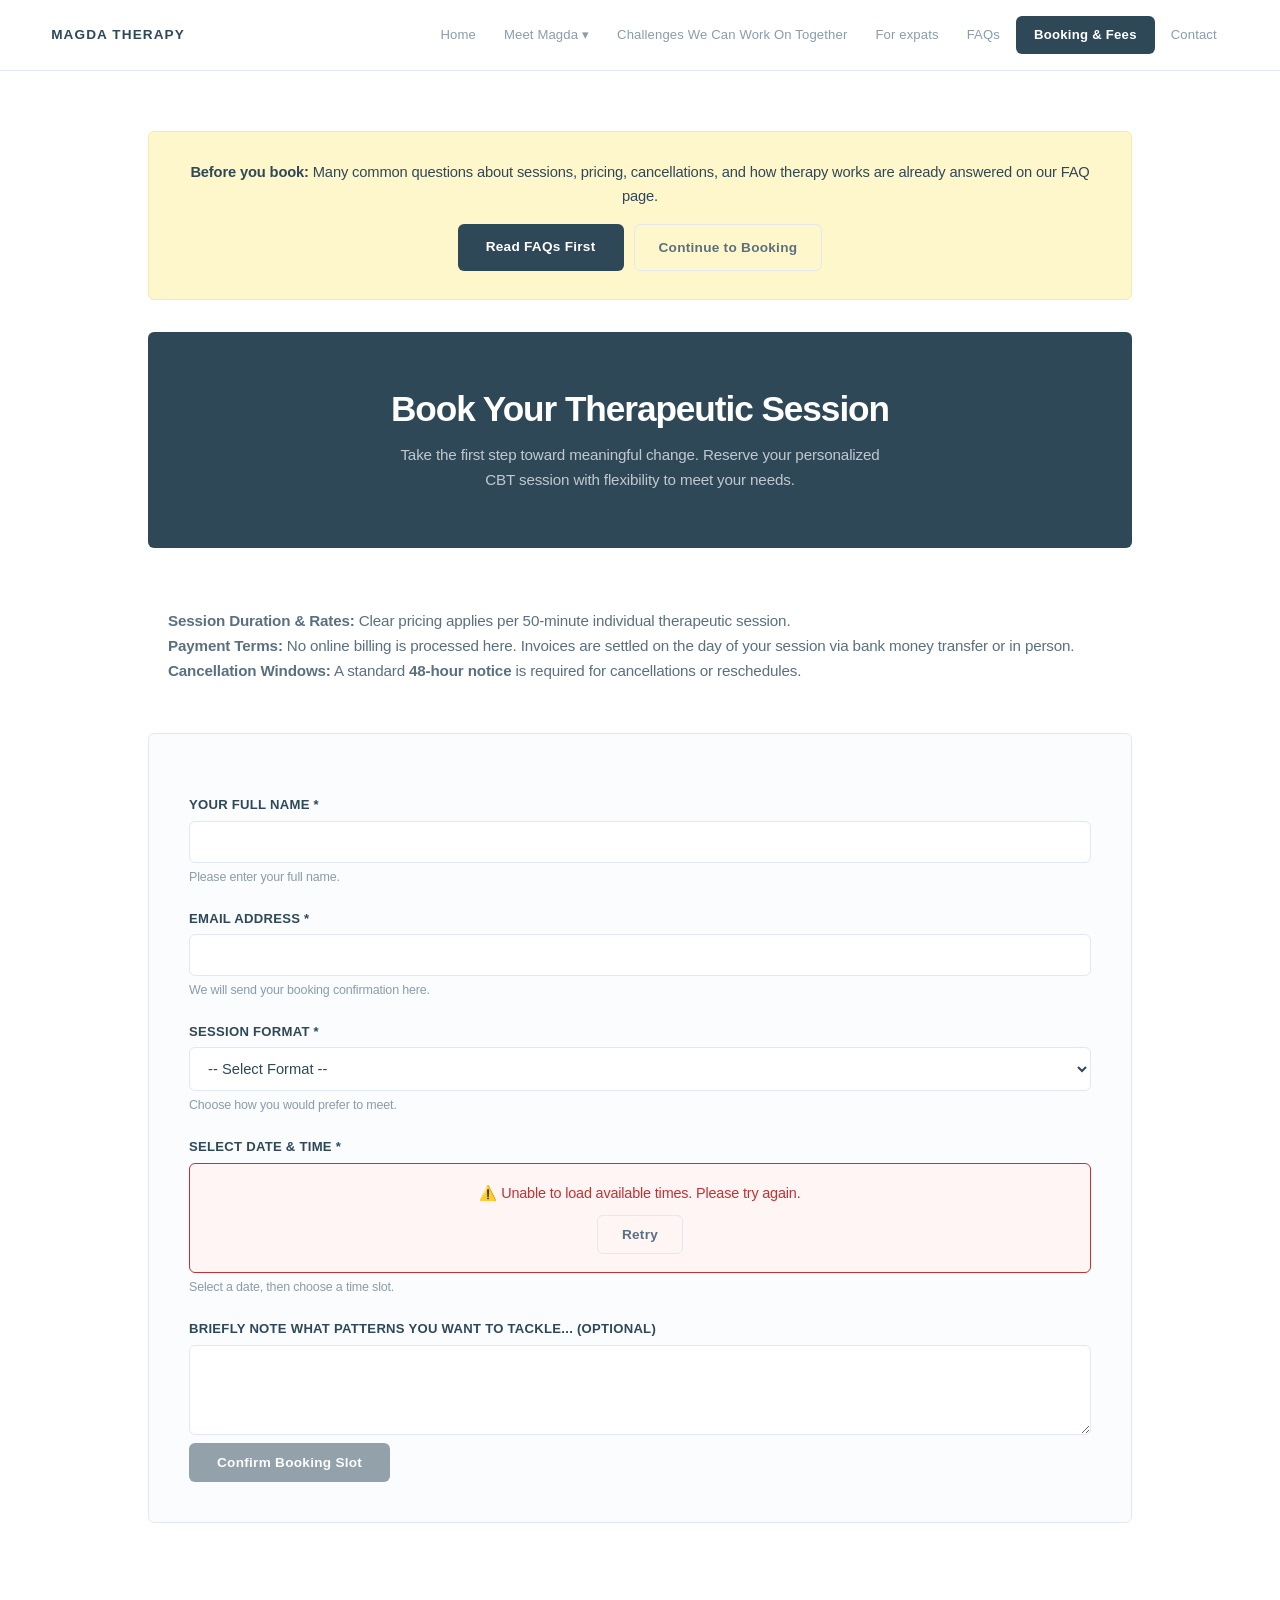
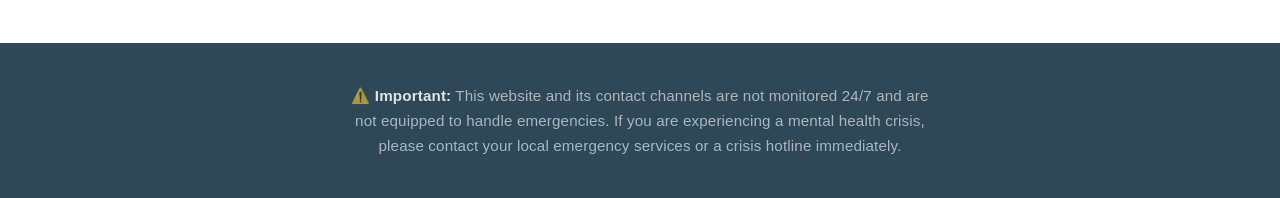
==== commit cb1de7d5: "High-end editorial redesign: Ice & Butter palette Complete visual overhaul for luxury/editorial aest" ====
--- a/booking.html
+++ b/booking.html
@@ -6,7 +6,7 @@
     <meta http-equiv="Content-Security-Policy" content="default-src 'self'; script-src 'self'; style-src 'self' https://fonts.googleapis.com 'unsafe-inline'; font-src https://fonts.gstatic.com; img-src 'self' data:; connect-src 'self' https://script.google.com https://script.googleusercontent.com">
     <title>Booking & Fees</title>
 
-    <link href="https://fonts.googleapis.com/css2?family=Cormorant+Garamond:ital,wght@0,400;0,500;0,600;0,700;1,400;1,500&family=DM+Sans:wght@400;500;600;700&display=swap" rel="stylesheet">
+    <link href="https://fonts.googleapis.com/css2?family=Inter:wght@400;500;600;700&display=swap" rel="stylesheet">
 
     <link rel="stylesheet" href="style.css">
 </head>
--- a/style.css
+++ b/style.css
@@ -1,59 +1,41 @@
 /* ============================================================================
-   CBT THERAPIST WEBSITE — ELEGANT WARM REDESIGN
-   Palette: Chambray #79A3C3 | Espresso #3A2119 | Glacier #D2E2EC
-            Bisque #EBCDB7 | Clay #957662
-   Typography: Cormorant Garamond (headings) + DM Sans (body)
+   CBT SPECIALIST — HIGH-END EDITORIAL DESIGN
+   Palette: Ice & Butter
+   Deep Navy #2F4858 · Clean White #DCEEFF · Soft Cobalt #7DA7D9
+   Butter Yellow #FFF7CC · Ice Blue #E8F4FD
    ============================================================================ */
 
 :root {
-    /* Backgrounds */
-    --bg-primary: #FDFBF9;
-    --bg-secondary: #F5F0EC;
-    --bg-glacier: #E8F0F5;
-    --bg-bisque: #F8EFE6;
-    --bg-white: #FFFFFF;
-
-    /* Text */
-    --text-primary: #3A2119;
-    --text-body: #5C4033;
-    --text-muted: #957662;
-    --text-light: #B8A89C;
-
-    /* Accents */
-    --chambray: #79A3C3;
-    --chambray-dark: #5B8AAE;
-    --chambray-light: #A5C4DA;
-    --espresso: #3A2119;
-    --glacier: #D2E2EC;
-    --bisque: #EBCDB7;
-    --bisque-dark: #D4B59E;
-    --clay: #957662;
-
-    /* UI */
-    --border: rgba(149, 118, 98, 0.15);
-    --border-strong: rgba(149, 118, 98, 0.25);
-    --shadow-sm: 0 2px 8px rgba(58, 33, 25, 0.04);
-    --shadow-md: 0 8px 30px rgba(58, 33, 25, 0.06);
-    --shadow-lg: 0 20px 60px rgba(58, 33, 25, 0.08);
-    --shadow-hover: 0 12px 40px rgba(58, 33, 25, 0.10);
-    --radius-sm: 8px;
-    --radius-md: 16px;
-    --radius-lg: 24px;
-    --radius-xl: 32px;
-
-    /* Spacing */
-    --section-gap: 100px;
-    --container-max: 1100px;
-
-    /* Status */
+    --navy: #2F4858;
+    --navy-light: #3D5A6E;
+    --cobalt: #7DA7D9;
+    --cobalt-muted: #9BBDE3;
+    --butter: #FFF7CC;
+    --butter-dark: #F5EBB0;
+    --ice: #E8F4FD;
+    --ice-deep: #DCEEFF;
+    --white: #FFFFFF;
+    --off-white: #FAFCFE;
+    --gray-100: #F4F7FA;
+    --gray-200: #E8ECF0;
+    --gray-300: #D1D8E0;
+    --gray-400: #9BA8B4;
+    --gray-500: #6B7C8A;
+    --text: #2F4858;
+    --text-secondary: #5A7080;
+    --text-muted: #8A9CAB;
+    --border: #E2E8F0;
+    --radius: 6px;
+    --transition: 0.2s ease;
+    --max-width: 1080px;
     --error: #C53030;
     --error-bg: #FFF5F5;
-    --success: #2F855A;
+    --success: #276749;
     --success-bg: #F0FFF4;
 }
 
 /* ============================================================================
-   RESET & BASE
+   RESET
    ============================================================================ */
 
 *, *::before, *::after {
@@ -66,58 +48,47 @@
     scroll-behavior: smooth;
     -webkit-font-smoothing: antialiased;
     -moz-osx-font-smoothing: grayscale;
+    font-size: 16px;
 }
 
 body {
-    font-family: 'DM Sans', -apple-system, BlinkMacSystemFont, 'Segoe UI', sans-serif;
-    background-color: var(--bg-primary);
-    color: var(--text-body);
-    line-height: 1.7;
-    font-size: 16px;
+    font-family: 'Inter', -apple-system, BlinkMacSystemFont, 'Segoe UI', sans-serif;
+    background: var(--white);
+    color: var(--text);
+    line-height: 1.65;
     font-weight: 400;
-}
-
-img {
-    max-width: 100%;
-    height: auto;
-    display: block;
-}
+    letter-spacing: -0.01em;
+}
+
+img { max-width: 100%; height: auto; display: block; }
 
 a {
-    color: var(--chambray-dark);
+    color: var(--cobalt);
     text-decoration: none;
-    transition: color 0.2s ease;
-}
-
-a:hover {
-    color: var(--espresso);
-}
-
-/* ============================================================================
-   TYPOGRAPHY
+    transition: color var(--transition);
+}
+a:hover { color: var(--navy); }
+
+/* ============================================================================
+   TYPOGRAPHY — Editorial, Confident
    ============================================================================ */
 
 h1, h2, h3, h4, h5, h6 {
-    font-family: 'Cormorant Garamond', 'Georgia', serif;
-    color: var(--espresso);
-    font-weight: 600;
-    line-height: 1.3;
-    letter-spacing: -0.02em;
-}
-
-h1 { font-size: clamp(2.5rem, 5vw, 4rem); }
-h2 { font-size: clamp(1.8rem, 3.5vw, 2.8rem); margin-bottom: 20px; }
-h3 { font-size: clamp(1.3rem, 2vw, 1.6rem); color: var(--clay); }
+    font-family: 'Inter', sans-serif;
+    color: var(--navy);
+    font-weight: 700;
+    line-height: 1.2;
+    letter-spacing: -0.03em;
+}
+
+h1 { font-size: clamp(2.8rem, 5.5vw, 4.2rem); }
+h2 { font-size: clamp(1.6rem, 3vw, 2.4rem); margin-bottom: 16px; }
+h3 { font-size: 1.15rem; font-weight: 600; color: var(--navy); }
 
 p {
-    margin-bottom: 1em;
-    color: var(--text-body);
-}
-
-.highlight-text {
-    color: var(--chambray-dark);
-    font-weight: 700;
-    font-style: italic;
+    color: var(--text-secondary);
+    margin-bottom: 0.9em;
+    font-size: 0.95rem;
 }
 
 /* ============================================================================
@@ -125,59 +96,54 @@
    ============================================================================ */
 
 .container {
-    max-width: var(--container-max);
+    max-width: var(--max-width);
     margin: 0 auto;
-    padding: 0 clamp(20px, 5vw, 60px);
+    padding: 0 clamp(24px, 4vw, 48px);
 }
 
 main {
     min-height: 100vh;
-    padding-top: 40px;
-    padding-bottom: var(--section-gap);
+    padding-top: 60px;
+    padding-bottom: 120px;
 }
 
 section, .card, .services-section, .session-info-card {
-    margin-bottom: var(--section-gap);
-}
-
-/* ============================================================================
-   NAVIGATION
+    margin-bottom: 80px;
+}
+
+/* ============================================================================
+   NAVIGATION — Minimal, Confident
    ============================================================================ */
 
 nav {
     display: flex;
     justify-content: space-between;
     align-items: center;
-    padding: 18px clamp(20px, 5vw, 8%);
-    background: rgba(253, 251, 249, 0.92);
-    backdrop-filter: blur(20px);
-    -webkit-backdrop-filter: blur(20px);
+    padding: 16px clamp(24px, 4vw, 6%);
+    background: var(--white);
     border-bottom: 1px solid var(--border);
     position: sticky;
     top: 0;
     z-index: 1000;
-    transition: box-shadow 0.3s ease;
-}
-
-nav.scrolled {
-    box-shadow: var(--shadow-md);
 }
 
 nav .logo {
-    font-family: 'Cormorant Garamond', serif;
-    font-size: 1.6rem;
+    font-size: 1.1rem;
     font-weight: 700;
-    color: var(--espresso);
-    letter-spacing: -0.03em;
+    color: var(--navy);
+    letter-spacing: -0.04em;
+    text-transform: uppercase;
+    font-size: 0.85rem;
+    letter-spacing: 0.08em;
 }
 
 nav .logo strong {
-    color: var(--chambray);
+    color: var(--navy);
 }
 
 nav .menu {
     display: flex;
-    gap: 8px;
+    gap: 4px;
     list-style: none;
     align-items: center;
 }
@@ -186,32 +152,38 @@
     color: var(--text-muted);
     text-decoration: none;
     font-weight: 500;
-    font-size: 0.9rem;
+    font-size: 0.82rem;
+    letter-spacing: 0.01em;
     cursor: pointer;
-    padding: 8px 14px;
-    border-radius: var(--radius-sm);
-    transition: all 0.2s ease;
+    padding: 8px 12px;
+    border-radius: var(--radius);
+    transition: all var(--transition);
 }
 
 nav a:hover, nav a.active, .dropdown-trigger:hover {
-    color: var(--espresso);
-    background-color: var(--bg-secondary);
-}
-
-/* Booking tab - warm CTA */
+    color: var(--navy);
+    background: var(--gray-100);
+}
+
+nav a.active {
+    color: var(--navy);
+    font-weight: 600;
+}
+
+/* Booking CTA in nav */
 nav a[href="booking.html"] {
-    background: var(--espresso);
-    color: #FFFFFF;
+    background: var(--navy);
+    color: var(--white);
     font-weight: 600;
-    padding: 10px 20px;
-    border-radius: 50px;
-    transition: all 0.3s ease;
+    padding: 8px 18px;
+    border-radius: var(--radius);
+    letter-spacing: 0.02em;
+    transition: all var(--transition);
 }
 
 nav a[href="booking.html"]:hover {
-    background: var(--clay);
+    background: var(--navy-light);
     transform: translateY(-1px);
-    box-shadow: 0 4px 12px rgba(58, 33, 25, 0.2);
 }
 
 /* Dropdown */
@@ -230,114 +202,82 @@
 .dropdown-content {
     display: none;
     position: absolute;
-    background: var(--bg-white);
-    min-width: 240px;
-    box-shadow: var(--shadow-lg);
+    background: var(--white);
+    min-width: 230px;
+    box-shadow: 0 8px 32px rgba(47, 72, 88, 0.12);
     border: 1px solid var(--border);
-    border-radius: var(--radius-md);
-    padding: 8px;
-    top: calc(100% + 8px);
+    border-radius: var(--radius);
+    padding: 6px;
+    top: calc(100% + 6px);
     left: 50%;
     transform: translateX(-50%);
     z-index: 100;
 }
 
 .dropdown-content a {
-    color: var(--text-body);
-    padding: 12px 16px;
+    color: var(--text-secondary);
+    padding: 10px 14px;
     display: block;
-    border-radius: var(--radius-sm);
-    font-size: 0.9rem;
+    border-radius: 4px;
+    font-size: 0.85rem;
     transition: all 0.15s ease;
 }
 
 .dropdown-content a:hover {
-    background-color: var(--bg-secondary);
-    color: var(--espresso);
+    background: var(--gray-100);
+    color: var(--navy);
 }
 
 .dropdown:hover .dropdown-content {
     display: block;
 }
 
-/* Mobile hamburger (hidden on desktop) */
-.mobile-toggle {
-    display: none;
-    background: none;
-    border: none;
-    cursor: pointer;
-    padding: 8px;
-}
-
-/* ============================================================================
-   HERO SECTION
+/* ============================================================================
+   HERO — Editorial, Asymmetric
    ============================================================================ */
 
 .header-intro {
     text-align: center;
-    padding: 50px 30px;
-    background: var(--bg-glacier);
-    border-radius: var(--radius-xl);
-    margin-bottom: 60px;
+    padding: 48px 32px;
+    background: var(--ice);
+    border-radius: var(--radius);
+    margin-bottom: 48px;
     border: 1px solid var(--border);
 }
 
 .header-intro-title {
-    font-family: 'Cormorant Garamond', serif;
-    font-size: clamp(1.4rem, 3vw, 2rem);
+    font-size: clamp(1.2rem, 2.5vw, 1.6rem);
     font-weight: 500;
-    font-style: italic;
-    color: var(--clay);
-    line-height: 1.5;
-    max-width: 700px;
+    color: var(--text-secondary);
+    line-height: 1.6;
+    max-width: 640px;
     margin: 0 auto;
+    letter-spacing: -0.01em;
 }
 
 .hero {
-    padding: 60px 50px;
-    background: var(--bg-white);
-    border-radius: var(--radius-xl);
-    box-shadow: var(--shadow-md);
+    padding: 56px 48px;
+    background: var(--off-white);
+    border-radius: var(--radius);
     border: 1px solid var(--border);
-    min-height: auto;
     display: flex;
     align-items: center;
     position: relative;
     overflow: hidden;
-}
-
-.hero::before {
-    content: '';
-    position: absolute;
-    top: -50%;
-    right: -20%;
-    width: 500px;
-    height: 500px;
-    background: radial-gradient(circle, var(--glacier) 0%, transparent 70%);
-    opacity: 0.5;
-    pointer-events: none;
-}
-
+    min-height: auto;
+}
+
+.hero::before,
 .hero::after {
-    content: '';
-    position: absolute;
-    bottom: -30%;
-    left: -10%;
-    width: 400px;
-    height: 400px;
-    background: radial-gradient(circle, var(--bisque) 0%, transparent 70%);
-    opacity: 0.3;
-    pointer-events: none;
+    display: none;
 }
 
 .hero-content {
     display: grid;
-    grid-template-columns: 0.8fr 1.2fr;
-    gap: 60px;
+    grid-template-columns: 280px 1fr;
+    gap: 56px;
     align-items: center;
     width: 100%;
-    position: relative;
-    z-index: 1;
 }
 
 .hero-left {
@@ -347,29 +287,36 @@
 
 .hero-photo {
     width: 100%;
-    max-width: 340px;
-    border-radius: var(--radius-lg);
-    box-shadow: var(--shadow-lg);
+    max-width: 280px;
+    border-radius: var(--radius);
     object-fit: cover;
     aspect-ratio: 3/4;
+    filter: grayscale(5%);
 }
 
 .hero-right h1 {
-    margin-bottom: 10px;
-    color: var(--espresso);
+    margin-bottom: 16px;
+    color: var(--navy);
 }
 
 .hero-right h2 {
-    font-family: 'DM Sans', sans-serif;
-    font-size: 1.05rem;
+    font-family: 'Inter', sans-serif;
+    font-size: 0.95rem;
     font-weight: 400;
-    color: var(--text-body);
-    line-height: 1.8;
-    margin-bottom: 30px;
-}
-
-/* ============================================================================
-   BUTTONS
+    color: var(--text-secondary);
+    line-height: 1.75;
+    margin-bottom: 32px;
+    letter-spacing: -0.005em;
+}
+
+.highlight-text {
+    color: var(--cobalt);
+    font-weight: 600;
+    font-style: normal;
+}
+
+/* ============================================================================
+   BUTTONS — Clean, Sharp
    ============================================================================ */
 
 .btn, button[type="submit"] {
@@ -377,27 +324,25 @@
     align-items: center;
     justify-content: center;
     gap: 8px;
-    background: var(--espresso);
-    color: #FFFFFF;
-    padding: 14px 36px;
+    background: var(--navy);
+    color: var(--white);
+    padding: 12px 28px;
     text-decoration: none;
-    border-radius: 50px;
+    border-radius: var(--radius);
     font-weight: 600;
-    font-size: 0.95rem;
+    font-size: 0.85rem;
+    letter-spacing: 0.02em;
     border: none;
     cursor: pointer;
-    font-family: 'DM Sans', sans-serif;
-    transition: all 0.3s cubic-bezier(0.4, 0, 0.2, 1);
-    box-shadow: 0 4px 14px rgba(58, 33, 25, 0.15);
-    position: relative;
-    overflow: hidden;
+    font-family: 'Inter', sans-serif;
+    transition: all var(--transition);
 }
 
 .btn:hover, button[type="submit"]:hover {
-    background: var(--clay);
-    transform: translateY(-2px);
-    box-shadow: 0 8px 24px rgba(58, 33, 25, 0.2);
-    color: #FFFFFF;
+    background: var(--navy-light);
+    transform: translateY(-1px);
+    box-shadow: 0 4px 12px rgba(47, 72, 88, 0.15);
+    color: var(--white);
 }
 
 .btn:active, button[type="submit"]:active {
@@ -405,208 +350,194 @@
 }
 
 .btn:focus-visible, button[type="submit"]:focus-visible {
-    outline: 3px solid var(--chambray);
+    outline: 2px solid var(--cobalt);
     outline-offset: 3px;
+}
+
+.btn:disabled, button[type="submit"]:disabled {
+    opacity: 0.5;
+    cursor: not-allowed;
+    transform: none;
 }
 
 .btn-dismiss {
     background: transparent;
-    color: var(--text-muted);
-    border: 2px solid var(--border-strong);
+    color: var(--text-secondary);
+    border: 1.5px solid var(--border);
     box-shadow: none;
-    padding: 12px 30px;
-    border-radius: 50px;
+    padding: 11px 24px;
+    border-radius: var(--radius);
     font-weight: 600;
-    font-size: 0.9rem;
+    font-size: 0.85rem;
     cursor: pointer;
-    font-family: 'DM Sans', sans-serif;
-    transition: all 0.2s ease;
+    font-family: 'Inter', sans-serif;
+    transition: all var(--transition);
+    letter-spacing: 0.02em;
 }
 
 .btn-dismiss:hover {
-    border-color: var(--espresso);
-    color: var(--espresso);
-    background: var(--bg-secondary);
-    transform: translateY(-1px);
-}
-
-/* ============================================================================
-   CARDS & SECTIONS
+    border-color: var(--navy);
+    color: var(--navy);
+    background: var(--gray-100);
+}
+
+/* ============================================================================
+   CARDS — Flat, Structured
    ============================================================================ */
 
 .card {
-    background: var(--bg-white);
-    padding: 50px;
-    border-radius: var(--radius-xl);
-    box-shadow: var(--shadow-sm);
+    background: var(--white);
+    padding: 40px;
+    border-radius: var(--radius);
     border: 1px solid var(--border);
-    transition: all 0.3s ease;
+    transition: border-color var(--transition);
 }
 
 .card:hover {
-    box-shadow: var(--shadow-hover);
-    transform: translateY(-4px);
-}
-
-/* Remove the top colored bar from old design */
+    border-color: var(--gray-300);
+}
+
 .card::before {
     display: none;
 }
 
 /* ============================================================================
-   SERVICES / APPROACH SECTION
+   SERVICES / APPROACH
    ============================================================================ */
 
 .services-section {
-    background: var(--bg-white);
-    padding: 60px 50px;
-    border-radius: var(--radius-xl);
-    box-shadow: var(--shadow-sm);
+    background: var(--white);
+    padding: 48px;
+    border-radius: var(--radius);
     border: 1px solid var(--border);
 }
 
 .services-section h2 {
-    text-align: center;
-    margin-bottom: 50px;
+    text-align: left;
+    margin-bottom: 40px;
+    padding-bottom: 16px;
+    border-bottom: 1px solid var(--border);
 }
 
 .services-section h2::after {
-    content: '';
-    display: block;
-    width: 60px;
-    height: 2px;
-    background: var(--chambray);
-    margin: 15px auto 0;
-    border-radius: 2px;
+    display: none;
 }
 
 .services-grid {
     display: grid;
-    grid-template-columns: repeat(auto-fit, minmax(280px, 1fr));
-    gap: 30px;
+    grid-template-columns: repeat(3, 1fr);
+    gap: 1px;
+    background: var(--border);
+    border-radius: var(--radius);
+    overflow: hidden;
 }
 
 .service-block {
-    background: var(--bg-secondary);
-    padding: 35px 30px;
-    border-radius: var(--radius-md);
-    border: 1px solid var(--border);
-    text-align: center;
-    transition: all 0.3s ease;
+    background: var(--white);
+    padding: 32px 28px;
+    text-align: left;
+    transition: background var(--transition);
     position: relative;
-    overflow: hidden;
-}
-
-/* Remove the old top bar */
+    border-radius: 0;
+    border: none;
+}
+
 .service-block::before {
     display: none;
 }
 
 .service-block:hover {
-    background: var(--bg-white);
-    box-shadow: var(--shadow-md);
-    transform: translateY(-4px);
-    border-color: var(--chambray-light);
+    background: var(--ice);
 }
 
 .service-icon {
-    margin-bottom: 20px;
+    margin-bottom: 16px;
     display: inline-block;
 }
 
 .icon-svg {
-    width: 56px;
-    height: 56px;
-    color: var(--chambray);
+    width: 36px;
+    height: 36px;
+    color: var(--cobalt);
     stroke-width: 2;
-    transition: all 0.3s ease;
+    transition: color var(--transition);
 }
 
 .service-block:hover .icon-svg {
-    color: var(--espresso);
-    transform: scale(1.05);
+    color: var(--navy);
 }
 
 .service-block h3 {
-    font-family: 'Cormorant Garamond', serif;
-    color: var(--espresso);
-    margin: 12px 0;
-    font-size: 1.4rem;
-    font-weight: 600;
+    font-size: 1rem;
+    font-weight: 700;
+    color: var(--navy);
+    margin: 8px 0 12px;
+    letter-spacing: -0.02em;
 }
 
 .service-block p {
-    color: var(--text-body);
-    font-size: 0.92rem;
-    line-height: 1.7;
+    color: var(--text-secondary);
+    font-size: 0.88rem;
+    line-height: 1.65;
     text-align: left;
+    margin: 0;
 }
 
 /* Coming Soon Badge */
 .coming-soon-badge {
     display: inline-block;
-    background: var(--bisque);
-    color: var(--espresso);
-    font-size: 0.7rem;
+    background: var(--butter);
+    color: var(--navy);
+    font-size: 0.65rem;
     font-weight: 700;
-    padding: 3px 10px;
-    border-radius: 50px;
+    padding: 2px 8px;
+    border-radius: 3px;
     margin-left: 8px;
     text-transform: uppercase;
-    letter-spacing: 0.5px;
-}
-
-/* Session Info Card */
+    letter-spacing: 0.06em;
+}
+
+/* Session Info */
 .session-info-card {
-    background: var(--bg-white);
-    padding: 50px;
-    border-radius: var(--radius-xl);
-    box-shadow: var(--shadow-sm);
+    background: var(--white);
+    padding: 40px;
+    border-radius: var(--radius);
     border: 1px solid var(--border);
 }
 
 .session-info-card h2 {
-    margin-bottom: 30px;
+    margin-bottom: 24px;
+    padding-bottom: 16px;
+    border-bottom: 1px solid var(--border);
 }
 
 .session-info-card h3 {
-    font-family: 'Cormorant Garamond', serif;
-    color: var(--chambray-dark) !important;
-    font-size: 1.3rem;
+    color: var(--navy) !important;
+    font-size: 0.95rem;
     margin-top: 0 !important;
 }
 
 /* ============================================================================
-   BOOKING SECTION
+   BOOKING
    ============================================================================ */
 
 .booking-highlight {
-    background: linear-gradient(135deg, var(--espresso) 0%, var(--clay) 100%);
-    color: white;
-    padding: 60px 50px;
-    border-radius: var(--radius-xl);
+    background: var(--navy);
+    color: var(--white);
+    padding: 56px 48px;
+    border-radius: var(--radius);
     text-align: center;
     margin-bottom: 40px;
-    box-shadow: var(--shadow-lg);
-    position: relative;
-    overflow: hidden;
 }
 
 .booking-highlight::before {
-    content: '';
-    position: absolute;
-    top: -50%;
-    right: -20%;
-    width: 400px;
-    height: 400px;
-    background: radial-gradient(circle, rgba(121, 163, 195, 0.2) 0%, transparent 70%);
-    pointer-events: none;
+    display: none;
 }
 
 .booking-highlight h2 {
-    color: white;
-    margin-bottom: 15px;
-    font-size: clamp(1.8rem, 3vw, 2.4rem);
+    color: var(--white);
+    margin-bottom: 12px;
+    font-size: clamp(1.6rem, 3vw, 2.2rem);
 }
 
 .booking-highlight h2::after {
@@ -614,11 +545,11 @@
 }
 
 .booking-highlight p {
-    font-size: 1.05rem;
-    color: rgba(255, 255, 255, 0.85);
-    max-width: 550px;
+    font-size: 0.95rem;
+    color: rgba(255, 255, 255, 0.7);
+    max-width: 480px;
     margin: 0 auto;
-    line-height: 1.7;
+    line-height: 1.65;
 }
 
 /* ============================================================================
@@ -626,24 +557,23 @@
    ============================================================================ */
 
 .faq-disclaimer {
-    background: var(--bg-glacier);
-    border: 1px solid var(--border);
-    border-radius: var(--radius-xl);
-    padding: 35px 40px;
-    margin-bottom: 40px;
+    background: var(--butter);
+    border: 1px solid var(--butter-dark);
+    border-radius: var(--radius);
+    padding: 28px 32px;
+    margin-bottom: 32px;
     text-align: center;
 }
 
 .faq-disclaimer-content p {
-    font-size: 1rem;
-    color: var(--text-body);
-    margin: 0 0 20px;
-    line-height: 1.6;
+    font-size: 0.92rem;
+    color: var(--text);
+    margin: 0 0 16px;
 }
 
 .faq-disclaimer-actions {
     display: flex;
-    gap: 12px;
+    gap: 10px;
     justify-content: center;
     flex-wrap: wrap;
 }
@@ -653,115 +583,104 @@
 }
 
 /* ============================================================================
-   FORMS
+   FORMS — Refined
    ============================================================================ */
 
 form {
-    background: var(--bg-white);
-    padding: 45px;
-    border-radius: var(--radius-xl);
+    background: var(--off-white);
+    padding: 40px;
+    border-radius: var(--radius);
     border: 1px solid var(--border);
-    box-shadow: var(--shadow-sm);
 }
 
 label {
     display: block;
-    margin-top: 24px;
-    margin-bottom: 6px;
+    margin-top: 20px;
+    margin-bottom: 5px;
     font-weight: 600;
-    color: var(--espresso);
-    font-size: 0.9rem;
-    letter-spacing: 0.01em;
+    color: var(--navy);
+    font-size: 0.82rem;
+    letter-spacing: 0.02em;
+    text-transform: uppercase;
 }
 
 input, select, textarea {
     width: 100%;
-    padding: 14px 18px;
-    border: 1.5px solid var(--border-strong);
-    border-radius: var(--radius-sm);
-    font-size: 0.95rem;
-    font-family: 'DM Sans', sans-serif;
-    background-color: var(--bg-primary);
-    color: var(--text-primary);
-    transition: all 0.2s ease;
+    padding: 12px 14px;
+    border: 1.5px solid var(--border);
+    border-radius: var(--radius);
+    font-size: 0.92rem;
+    font-family: 'Inter', sans-serif;
+    background: var(--white);
+    color: var(--text);
+    transition: all var(--transition);
     box-sizing: border-box;
 }
 
 input:focus, select:focus, textarea:focus {
     outline: none;
-    border-color: var(--chambray);
-    background-color: var(--bg-white);
-    box-shadow: 0 0 0 4px rgba(121, 163, 195, 0.12);
+    border-color: var(--cobalt);
+    box-shadow: 0 0 0 3px rgba(125, 167, 217, 0.12);
 }
 
 input::placeholder, textarea::placeholder {
-    color: var(--text-light);
+    color: var(--text-muted);
 }
 
 .form-helper {
-    font-size: 0.82rem;
+    font-size: 0.78rem;
     display: block;
-    margin-top: 5px;
+    margin-top: 4px;
     color: var(--text-muted);
-    min-height: 1.2rem;
-}
-
-.form-field-valid {
-    border-color: var(--success) !important;
-}
-
-.form-field-valid-helper {
-    color: var(--success) !important;
-}
-
-.form-field-invalid {
-    border-color: var(--error) !important;
-}
-
-.form-field-invalid-helper {
-    color: var(--error) !important;
-}
-
-/* ============================================================================
-   FAQ SECTION
+    min-height: 1.1rem;
+}
+
+.form-field-valid { border-color: var(--success) !important; }
+.form-field-valid-helper { color: var(--success) !important; }
+.form-field-invalid { border-color: var(--error) !important; }
+.form-field-invalid-helper { color: var(--error) !important; }
+
+/* ============================================================================
+   FAQ — Clean Accordion
    ============================================================================ */
 
 .faq-block {
-    margin-bottom: 12px;
+    margin-bottom: 8px;
 }
 
 .faq-toggle {
     width: 100%;
     text-align: left;
-    background: var(--bg-white);
-    border: 1.5px solid var(--border-strong);
-    padding: 18px 24px;
-    font-size: 1.05rem;
+    background: var(--white);
+    border: 1.5px solid var(--border);
+    padding: 16px 20px;
+    font-size: 0.92rem;
     font-weight: 600;
-    font-family: 'Cormorant Garamond', serif;
-    color: var(--espresso);
+    font-family: 'Inter', sans-serif;
+    color: var(--navy);
     cursor: pointer;
-    border-radius: var(--radius-sm);
+    border-radius: var(--radius);
     display: flex;
     justify-content: space-between;
     align-items: center;
-    transition: all 0.2s ease;
+    transition: all var(--transition);
+    letter-spacing: -0.01em;
 }
 
 .faq-toggle:hover {
-    background: var(--bg-secondary);
-    border-color: var(--chambray-light);
+    border-color: var(--cobalt);
+    background: var(--ice);
 }
 
 .faq-answer {
     display: none;
-    background: var(--bg-secondary);
-    border-radius: 0 0 var(--radius-sm) var(--radius-sm);
-    border: 1.5px solid var(--border-strong);
+    background: var(--off-white);
+    border-radius: 0 0 var(--radius) var(--radius);
+    border: 1.5px solid var(--border);
     border-top: none;
-    padding: 20px 24px;
-    color: var(--text-body);
-    font-size: 0.95rem;
+    padding: 18px 20px;
+    color: var(--text-secondary);
+    font-size: 0.9rem;
     line-height: 1.7;
 }
 
@@ -770,36 +689,37 @@
 }
 
 .faq-block.active .faq-toggle {
-    border-radius: var(--radius-sm) var(--radius-sm) 0 0;
-    border-color: var(--chambray-light);
-    background: var(--bg-glacier);
+    border-radius: var(--radius) var(--radius) 0 0;
+    border-color: var(--cobalt);
+    background: var(--ice);
 }
 
 .icon-arrow {
     transition: transform 0.2s ease;
-    color: var(--clay);
+    color: var(--gray-400);
 }
 
 .faq-block.active .icon-arrow {
     transform: rotate(180deg);
-}
-
-/* ============================================================================
-   GRID LAYOUT
+    color: var(--cobalt);
+}
+
+/* ============================================================================
+   GRID
    ============================================================================ */
 
 .grid {
     display: grid;
-    grid-template-columns: repeat(auto-fit, minmax(300px, 1fr));
-    gap: 30px;
-}
-
-/* ============================================================================
-   AVAILABILITY PICKER (Booking)
+    grid-template-columns: repeat(auto-fit, minmax(280px, 1fr));
+    gap: 24px;
+}
+
+/* ============================================================================
+   AVAILABILITY PICKER
    ============================================================================ */
 
 .availability-section {
-    margin-top: 24px;
+    margin-top: 20px;
 }
 
 .slots-loading {
@@ -811,215 +731,129 @@
 }
 
 .slots-spinner {
-    width: 32px;
-    height: 32px;
-    border: 3px solid var(--border-strong);
-    border-top-color: var(--chambray);
+    width: 28px;
+    height: 28px;
+    border: 2.5px solid var(--border);
+    border-top-color: var(--cobalt);
     border-radius: 50%;
-    animation: spin 0.8s linear infinite;
+    animation: spin 0.7s linear infinite;
     margin-bottom: 12px;
 }
 
-@keyframes spin {
-    to { transform: rotate(360deg); }
-}
-
-.slots-loading p {
-    margin: 0;
-    font-size: 0.9rem;
-}
+@keyframes spin { to { transform: rotate(360deg); } }
+
+.slots-loading p { margin: 0; font-size: 0.85rem; }
 
 .slots-error {
     background: var(--error-bg);
     border: 1.5px solid var(--error);
-    border-radius: var(--radius-sm);
-    padding: 20px;
+    border-radius: var(--radius);
+    padding: 18px;
     text-align: center;
 }
 
-.slots-error p {
-    margin: 0 0 12px;
-    color: var(--error);
-    font-weight: 500;
-}
+.slots-error p { margin: 0 0 10px; color: var(--error); font-weight: 500; font-size: 0.9rem; }
 
 .slots-empty {
-    background: var(--bg-secondary);
-    border: 2px dashed var(--border-strong);
-    border-radius: var(--radius-sm);
-    padding: 30px 20px;
+    background: var(--gray-100);
+    border: 1.5px dashed var(--border);
+    border-radius: var(--radius);
+    padding: 28px 20px;
     text-align: center;
     color: var(--text-muted);
 }
 
-.slots-empty p {
-    margin: 0;
-    font-size: 0.92rem;
-}
-
-.slots-empty a {
-    color: var(--chambray-dark);
-    text-decoration: underline;
-}
+.slots-empty p { margin: 0; font-size: 0.88rem; }
+.slots-empty a { color: var(--cobalt); text-decoration: underline; }
 
 /* Date Picker */
-.date-picker-container {
-    margin-top: 12px;
-}
+.date-picker-container { margin-top: 12px; }
 
 .date-picker {
     display: flex;
-    gap: 10px;
+    gap: 8px;
     overflow-x: auto;
-    padding: 10px 4px;
+    padding: 8px 2px;
     -webkit-overflow-scrolling: touch;
     scrollbar-width: thin;
 }
 
-.date-picker::-webkit-scrollbar {
-    height: 5px;
-}
-
-.date-picker::-webkit-scrollbar-track {
-    background: var(--bg-secondary);
-    border-radius: 3px;
-}
-
-.date-picker::-webkit-scrollbar-thumb {
-    background: var(--clay);
-    border-radius: 3px;
-}
+.date-picker::-webkit-scrollbar { height: 4px; }
+.date-picker::-webkit-scrollbar-track { background: var(--gray-100); border-radius: 2px; }
+.date-picker::-webkit-scrollbar-thumb { background: var(--gray-300); border-radius: 2px; }
 
 .date-btn {
     display: flex;
     flex-direction: column;
     align-items: center;
-    min-width: 75px;
-    padding: 12px 14px;
-    background: var(--bg-primary);
-    border: 1.5px solid var(--border-strong);
-    border-radius: var(--radius-md);
+    min-width: 68px;
+    padding: 10px 12px;
+    background: var(--white);
+    border: 1.5px solid var(--border);
+    border-radius: var(--radius);
     cursor: pointer;
-    transition: all 0.2s ease;
-    font-family: 'DM Sans', sans-serif;
+    transition: all 0.15s ease;
+    font-family: 'Inter', sans-serif;
     flex-shrink: 0;
 }
 
 .date-btn:hover {
-    border-color: var(--chambray);
-    background: var(--bg-glacier);
-    transform: translateY(-2px);
+    border-color: var(--cobalt);
+    background: var(--ice);
 }
 
 .date-btn.selected {
-    border-color: var(--espresso);
-    background: var(--espresso);
+    border-color: var(--navy);
+    background: var(--navy);
     color: white;
-    box-shadow: 0 4px 12px rgba(58, 33, 25, 0.2);
-}
-
-.date-btn-day {
-    font-size: 0.7rem;
-    font-weight: 500;
-    text-transform: uppercase;
-    letter-spacing: 0.5px;
-    color: var(--text-muted);
-}
-
-.date-btn.selected .date-btn-day {
-    color: rgba(255, 255, 255, 0.75);
-}
-
-.date-btn-num {
-    font-size: 1.4rem;
-    font-weight: 700;
-    color: var(--espresso);
-    line-height: 1.3;
-}
-
-.date-btn.selected .date-btn-num {
-    color: white;
-}
-
-.date-btn-month {
-    font-size: 0.7rem;
-    color: var(--text-muted);
-}
-
-.date-btn.selected .date-btn-month {
-    color: rgba(255, 255, 255, 0.75);
-}
-
-.date-btn-slots {
-    font-size: 0.65rem;
-    margin-top: 4px;
-    color: var(--chambray-dark);
-    font-weight: 600;
-}
-
-.date-btn.selected .date-btn-slots {
-    color: rgba(255, 255, 255, 0.85);
-}
+}
+
+.date-btn-day { font-size: 0.65rem; font-weight: 600; text-transform: uppercase; letter-spacing: 0.05em; color: var(--text-muted); }
+.date-btn.selected .date-btn-day { color: rgba(255,255,255,0.7); }
+.date-btn-num { font-size: 1.3rem; font-weight: 700; color: var(--navy); line-height: 1.3; }
+.date-btn.selected .date-btn-num { color: white; }
+.date-btn-month { font-size: 0.65rem; color: var(--text-muted); }
+.date-btn.selected .date-btn-month { color: rgba(255,255,255,0.7); }
+.date-btn-slots { font-size: 0.6rem; margin-top: 3px; color: var(--cobalt); font-weight: 600; }
+.date-btn.selected .date-btn-slots { color: rgba(255,255,255,0.85); }
 
 /* Time Picker */
-.time-picker-container {
-    margin-top: 20px;
-}
-
-.time-picker-label {
-    font-size: 0.9rem;
-    color: var(--text-muted);
-    margin: 0 0 12px;
-}
+.time-picker-container { margin-top: 18px; }
+.time-picker-label { font-size: 0.85rem; color: var(--text-muted); margin: 0 0 10px; }
 
 .time-picker {
     display: grid;
-    grid-template-columns: repeat(auto-fill, minmax(110px, 1fr));
-    gap: 10px;
+    grid-template-columns: repeat(auto-fill, minmax(100px, 1fr));
+    gap: 8px;
 }
 
 .time-btn {
-    padding: 11px 14px;
-    background: var(--bg-primary);
-    border: 1.5px solid var(--border-strong);
-    border-radius: var(--radius-sm);
+    padding: 10px 12px;
+    background: var(--white);
+    border: 1.5px solid var(--border);
+    border-radius: var(--radius);
     cursor: pointer;
-    font-family: 'DM Sans', sans-serif;
-    font-size: 0.9rem;
+    font-family: 'Inter', sans-serif;
+    font-size: 0.85rem;
     font-weight: 500;
-    color: var(--text-body);
-    transition: all 0.2s ease;
+    color: var(--text);
+    transition: all 0.15s ease;
     text-align: center;
 }
 
-.time-btn:hover {
-    border-color: var(--chambray);
-    background: var(--bg-glacier);
-    transform: translateY(-1px);
-}
-
-.time-btn.selected {
-    border-color: var(--espresso);
-    background: var(--espresso);
-    color: white;
-    box-shadow: 0 4px 12px rgba(58, 33, 25, 0.2);
-}
-
-.no-times {
-    color: var(--text-muted);
-    font-style: italic;
-    margin: 0;
-    padding: 10px;
-}
+.time-btn:hover { border-color: var(--cobalt); background: var(--ice); }
+.time-btn.selected { border-color: var(--navy); background: var(--navy); color: white; }
+
+.no-times { color: var(--text-muted); font-style: italic; margin: 0; padding: 8px; font-size: 0.85rem; }
 
 /* Calendar input */
 input[type="date"] {
     cursor: pointer;
-    background-image: url("data:image/svg+xml;utf8,<svg xmlns='http://www.w3.org/2000/svg' viewBox='0 0 24 24' fill='none' stroke='%23957662' stroke-width='2'><rect x='3' y='4' width='18' height='18' rx='2' ry='2'></rect><line x1='16' y1='2' x2='16' y2='6'></line><line x1='8' y1='2' x2='8' y2='6'></line><line x1='3' y1='10' x2='21' y2='10'></line></svg>");
+    background-image: url("data:image/svg+xml;utf8,<svg xmlns='http://www.w3.org/2000/svg' viewBox='0 0 24 24' fill='none' stroke='%237DA7D9' stroke-width='2'><rect x='3' y='4' width='18' height='18' rx='2' ry='2'></rect><line x1='16' y1='2' x2='16' y2='6'></line><line x1='8' y1='2' x2='8' y2='6'></line><line x1='3' y1='10' x2='21' y2='10'></line></svg>");
     background-repeat: no-repeat;
     background-position: right 12px center;
-    background-size: 18px;
-    padding-right: 40px;
+    background-size: 16px;
+    padding-right: 36px;
 }
 
 input[type="date"]::-webkit-calendar-picker-indicator {
@@ -1032,37 +866,42 @@
 }
 
 /* ============================================================================
-   FOOTER
+   FOOTER — Minimal
    ============================================================================ */
 
 footer {
-    margin-top: 0;
-    background: var(--bg-secondary);
-    padding: 50px clamp(20px, 5vw, 10%);
-    font-size: 0.88rem;
-    color: var(--text-muted);
+    background: var(--navy);
+    padding: 40px clamp(24px, 4vw, 8%);
+    font-size: 0.82rem;
+    color: rgba(255, 255, 255, 0.6);
     text-align: center;
-    border-top: 1px solid var(--border);
+    letter-spacing: 0.01em;
 }
 
 footer strong {
-    color: var(--espresso);
-}
-
-/* ============================================================================
-   RESPONSIVE DESIGN
+    color: rgba(255, 255, 255, 0.85);
+}
+
+footer p {
+    color: rgba(255, 255, 255, 0.6);
+    max-width: 600px;
+    margin: 0 auto;
+}
+
+/* ============================================================================
+   RESPONSIVE
    ============================================================================ */
 
 @media (max-width: 768px) {
     nav {
         flex-wrap: wrap;
-        gap: 12px;
-        padding: 14px 20px;
+        gap: 10px;
+        padding: 12px 16px;
     }
 
     nav .menu {
         flex-wrap: wrap;
-        gap: 6px;
+        gap: 4px;
         justify-content: center;
         width: 100%;
     }
@@ -1076,80 +915,44 @@
         width: 220px;
     }
 
-    .hero {
-        padding: 40px 25px;
-    }
+    .hero { padding: 36px 24px; }
 
     .hero-content {
         grid-template-columns: 1fr;
-        gap: 30px;
+        gap: 28px;
         text-align: center;
     }
 
     .hero-photo {
-        max-width: 220px;
+        max-width: 200px;
         margin: 0 auto;
     }
 
-    .hero-right {
-        text-align: center;
-    }
-
-    .hero-right .btn {
-        margin: 0 auto;
-    }
-
-    .container {
-        padding: 0 20px;
-    }
-
-    main {
-        padding-top: 20px;
-    }
-
-    section, .card, .services-section, .session-info-card {
-        margin-bottom: 50px;
-    }
+    .hero-right { text-align: center; }
+    .hero-right .btn { margin: 0 auto; }
+
+    main { padding-top: 32px; padding-bottom: 64px; }
+    section, .card, .services-section, .session-info-card { margin-bottom: 48px; }
 
     .services-section,
     .card,
-    .session-info-card {
-        padding: 30px 20px;
+    .session-info-card { padding: 28px 20px; }
+
+    .services-grid {
+        grid-template-columns: 1fr;
+        gap: 1px;
     }
 
-    form {
-        padding: 25px 20px;
-    }
-
-    .booking-highlight {
-        padding: 40px 25px;
-    }
-
-    .grid {
-        grid-template-columns: 1fr;
-    }
+    form { padding: 24px 18px; }
+    .booking-highlight { padding: 36px 24px; }
+    .grid { grid-template-columns: 1fr; }
 }
 
 @media (max-width: 480px) {
-    nav a, .dropdown-trigger {
-        font-size: 0.82rem;
-        padding: 6px 10px;
-    }
-
-    nav a[href="booking.html"] {
-        padding: 8px 16px;
-        font-size: 0.82rem;
-    }
-
-    h1 {
-        font-size: 2rem;
-    }
-
-    .btn, button[type="submit"] {
-        padding: 12px 28px;
-        font-size: 0.88rem;
-        width: 100%;
-    }
+    nav a, .dropdown-trigger { font-size: 0.78rem; padding: 6px 8px; }
+    nav a[href="booking.html"] { padding: 7px 14px; font-size: 0.78rem; }
+    h1 { font-size: 2.2rem; }
+    .btn, button[type="submit"] { padding: 11px 24px; font-size: 0.82rem; width: 100%; }
 }
 
 /* ============================================================================
@@ -1159,25 +962,12 @@
 @media (prefers-reduced-motion: reduce) {
     *, *::before, *::after {
         animation-duration: 0.01ms !important;
-        animation-iteration-count: 1 !important;
         transition-duration: 0.01ms !important;
     }
-
-    html {
-        scroll-behavior: auto;
-    }
-}
-
-/* Focus visible for keyboard navigation */
+    html { scroll-behavior: auto; }
+}
+
 :focus-visible {
-    outline: 3px solid var(--chambray);
+    outline: 2px solid var(--cobalt);
     outline-offset: 3px;
 }
-
-/* ============================================================================
-   UTILITY CLASSES
-   ============================================================================ */
-
-.text-center { text-align: center; }
-.text-muted { color: var(--text-muted); }
-.mt-0 { margin-top: 0; }
